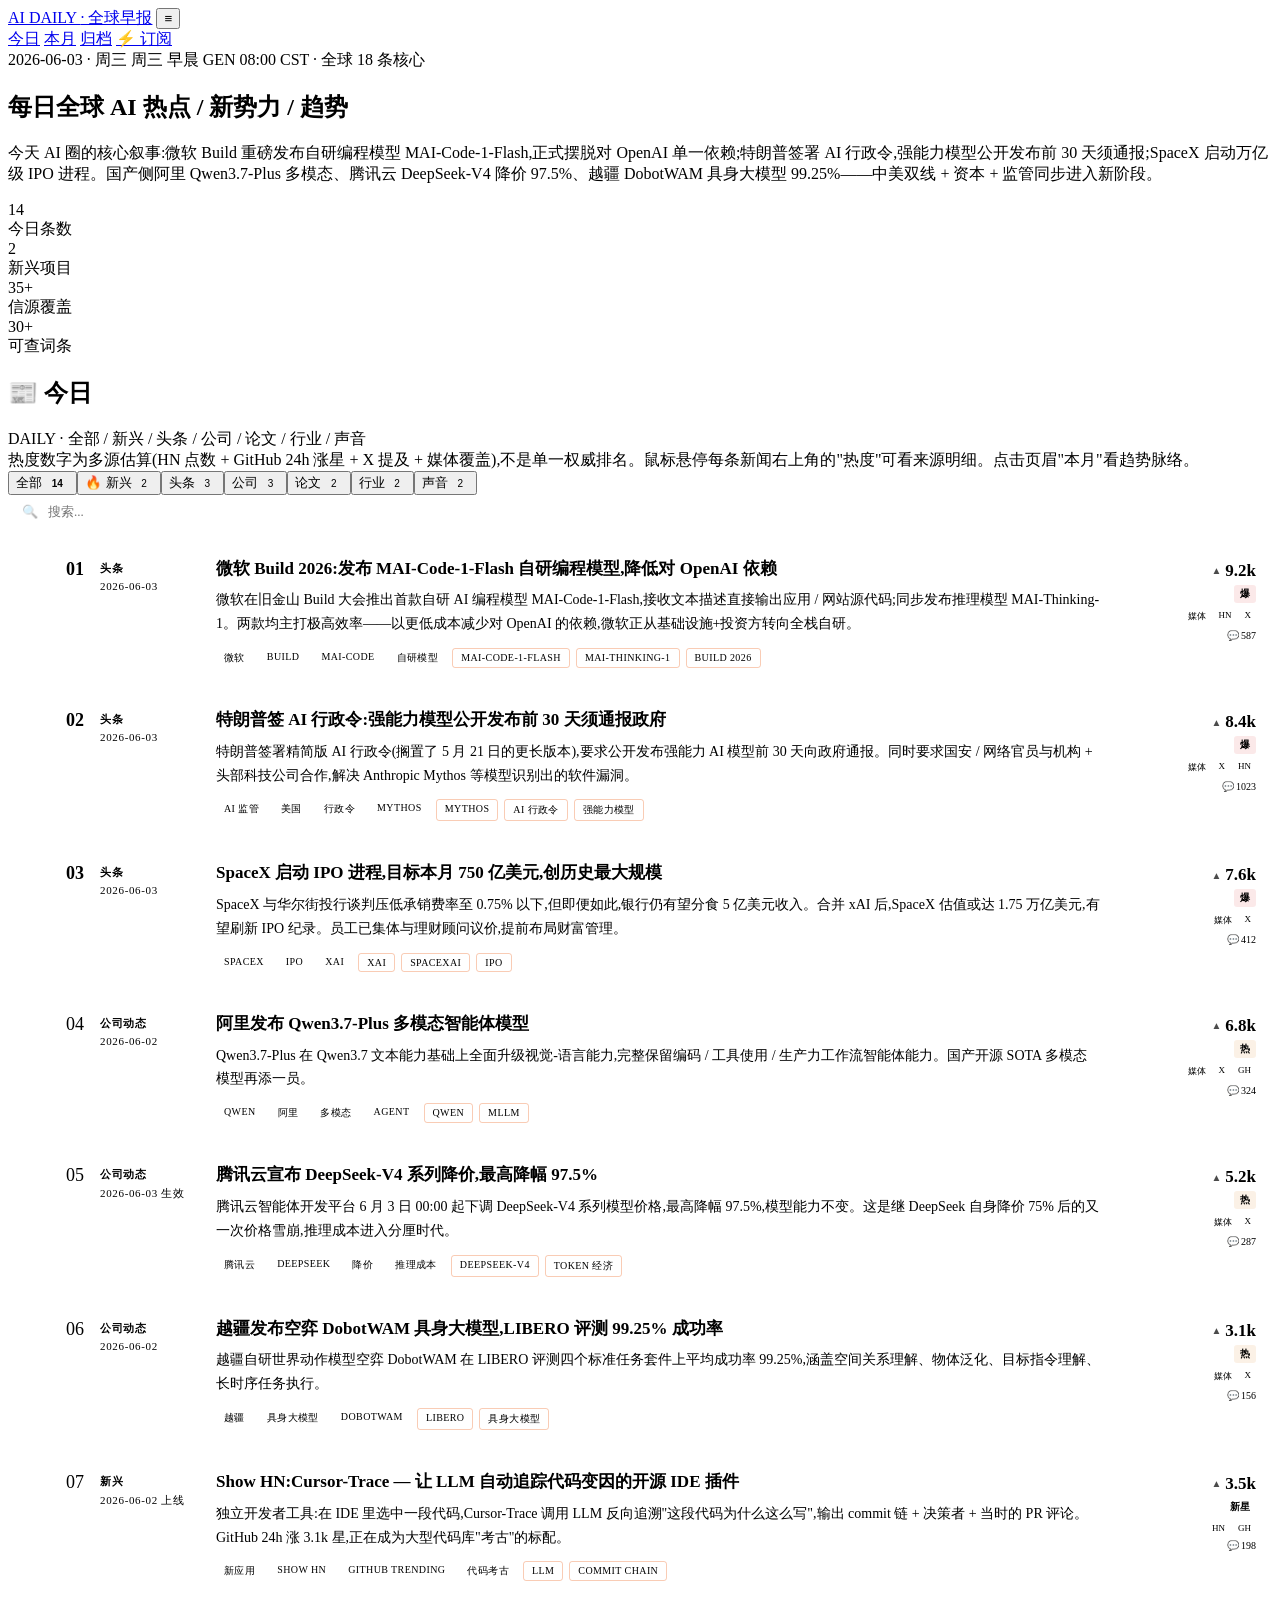
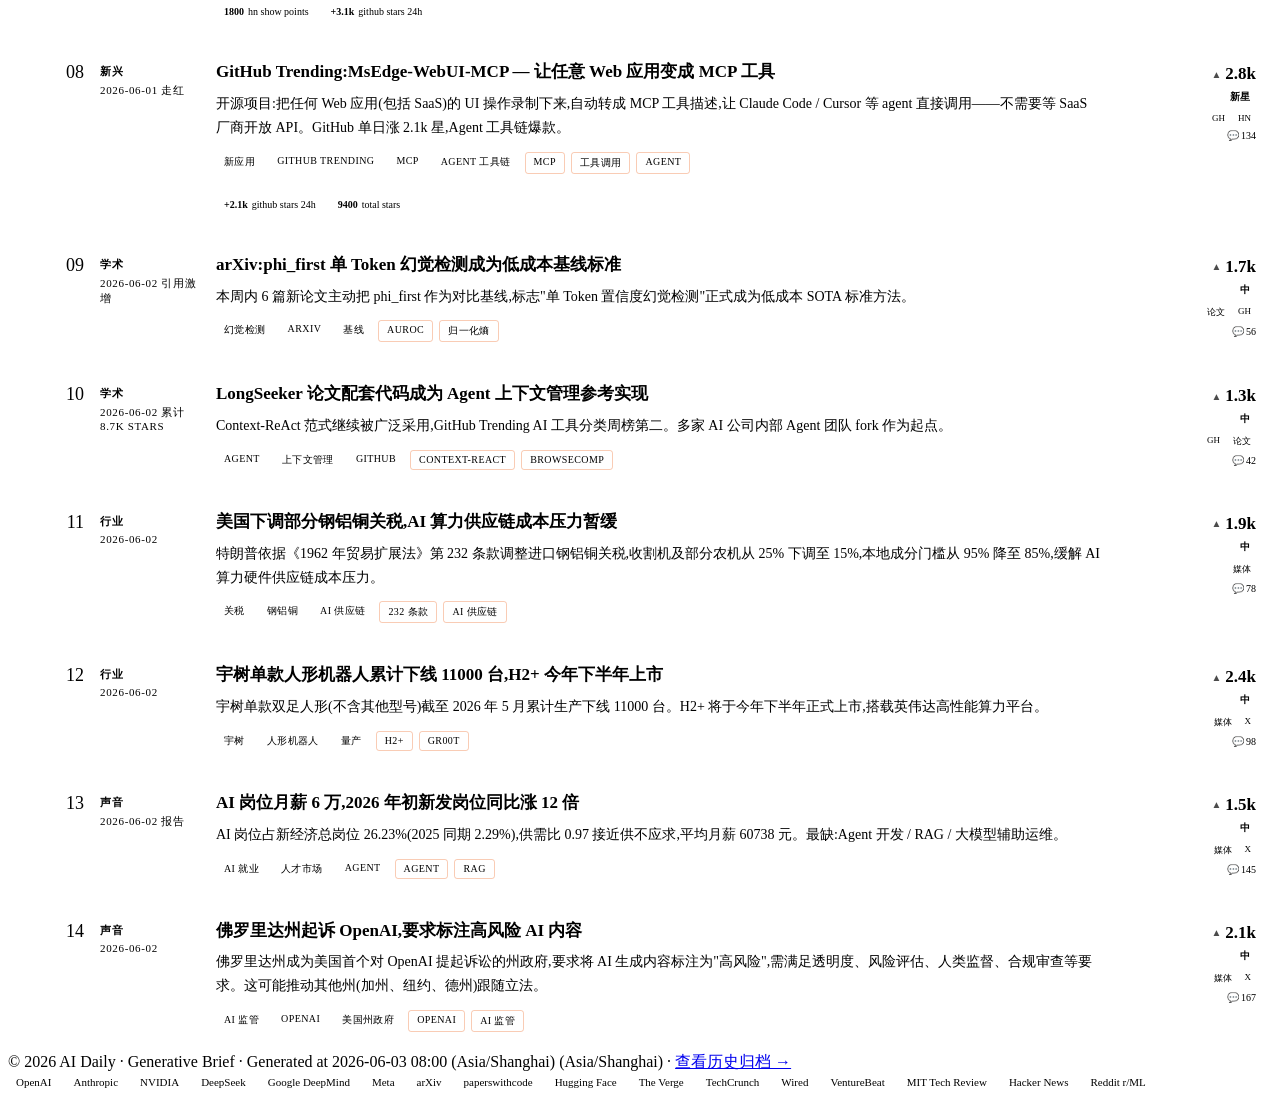
==== index.html @ dde02402 "ai-daily auto-update" ====
<!DOCTYPE html>
<html lang="zh-CN">
<head>
<meta charset="UTF-8">
<meta name="viewport" content="width=device-width, initial-scale=1.0">
<title>AI Daily · 全球 AI 早报</title>
<link rel="stylesheet" href="assets/style.css">
<link rel="alternate" type="application/rss+xml" title="AI Daily RSS Feed (XML)" href="feed.xml">
<link rel="alternate" type="application/atom+xml" title="AI Daily Atom Feed" href="feed.xml">
<link rel="alternate" type="application/json" title="AI Daily JSON Feed (LLM 友好)" href="feed.json">
<link rel="alternate" type="text/markdown" title="AI Daily Markdown Digest (LLM 友好)" href="digest.md">
<style>
  /* ---- index 专属:列表(HN 风格桌面 4 列,手机堆叠)---- */
  .news-list { display: flex; flex-direction: column; gap: 0; }
  .news-item {
    display: grid;
    grid-template-columns: 60px 100px 1fr 140px;
    gap: 16px;
    padding: 20px 16px;
    border-bottom: 1px solid var(--line);
    align-items: start;
    transition: 0.15s;
    position: relative;
  }
  .news-item:hover { background: var(--bg-2); }
  .news-item:hover .title-link { color: var(--blue); }
  .news-item::before {
    content: ""; position: absolute; left: 0; top: 0; bottom: 0;
    width: 2px; background: transparent; transition: 0.15s;
  }
  .news-item:hover::before { background: var(--blue); }
  .news-item.is-rising { background: linear-gradient(90deg, var(--orange-soft), transparent 30%); }
  .news-item.is-rising::before { background: var(--orange); }
  .news-item.is-rising:hover::before { background: var(--orange); }

  .rank { font-family: var(--mono); font-size: 18px; color: var(--text-mute); text-align: right; padding-top: 2px; }
  .news-item:nth-child(1) .rank, .news-item:nth-child(2) .rank, .news-item:nth-child(3) .rank { color: var(--blue); font-weight: 700; }
  .news-item.is-rising .rank { color: var(--orange); }

  .meta-cell { font-family: var(--mono); font-size: 11px; color: var(--text-mute); display: flex; flex-direction: column; gap: 4px; padding-top: 4px; text-transform: uppercase; letter-spacing: 0.06em; }
  .meta-cell .cat { color: var(--blue); font-weight: 600; }
  .meta-cell .cat.rising { color: var(--orange); }

  .body { display: flex; flex-direction: column; gap: 8px; min-width: 0; }
  .title-link { font-size: 17px; font-weight: 600; color: var(--text); text-decoration: none; line-height: 1.4; transition: 0.15s; }
  .title-link:hover { color: var(--blue); text-decoration: none; }
  .summary { font-size: 14px; color: var(--text-dim); line-height: 1.7; }
  .tags { display: flex; gap: 6px; flex-wrap: wrap; margin-top: 4px; }
  .tag { font-family: var(--mono); font-size: 10px; padding: 3px 8px; background: var(--bg-2); color: var(--text-mute); border-radius: 3px; letter-spacing: 0.04em; text-transform: uppercase; }
  .tag.term { color: var(--orange); border: 1px solid rgba(234, 88, 12, 0.3); cursor: help; }
  .tag.term:hover { background: var(--orange-soft); }
  .rising-inline { display: flex; gap: 6px; flex-wrap: wrap; margin-top: 6px; padding-top: 8px; border-top: 1px dashed var(--orange); }
  .rising-metric { font-family: var(--mono); font-size: 10px; padding: 3px 8px; background: var(--orange-soft); color: var(--orange); border-radius: 3px; border: 1px solid var(--orange); }
  .rising-metric strong { color: var(--text); margin-right: 4px; }

  .heat { text-align: right; display: flex; flex-direction: column; gap: 4px; padding-top: 4px; cursor: help; position: relative; }
  .heat .h { font-family: var(--mono); font-size: 17px; color: var(--hot); font-weight: 700; display: flex; align-items: center; justify-content: flex-end; gap: 4px; }
  .heat .h::before { content: "▲"; font-size: 10px; opacity: 0.7; }
  .heat .lvl { font-family: var(--mono); font-size: 10px; padding: 2px 6px; border-radius: 3px; display: inline-block; width: fit-content; margin-left: auto; font-weight: 600; }
  .heat .lvl.爆 { color: var(--red); background: rgba(220, 38, 38, 0.1); border: 1px solid var(--red); }
  .heat .lvl.热 { color: var(--hot); background: rgba(217, 119, 6, 0.1); border: 1px solid var(--hot); }
  .heat .lvl.中 { color: var(--blue); background: var(--blue-soft); border: 1px solid var(--blue); }
  .heat .lvl.新星 { color: var(--orange); background: var(--orange-soft); border: 1px solid var(--orange); }
  .heat .srcs { font-family: var(--mono); font-size: 9px; color: var(--text-mute); display: flex; gap: 3px; justify-content: flex-end; margin-top: 2px; }
  .heat .srcs .src-tag { padding: 1px 5px; border-radius: 2px; background: var(--bg-2); border: 1px solid var(--line); }
  .heat .c { color: var(--text-mute); font-size: 10px; font-family: var(--mono); margin-top: 2px; }

  /* ---- 词条 / 热度 popup(桌面)---- */
  .glossary-pop, .heat-pop { position: fixed; z-index: 1000; display: none; pointer-events: none; }
  .glossary-pop.show, .heat-pop.show { display: block; }
  .glossary-pop { max-width: 380px; background: white; border: 1px solid var(--blue); border-radius: 8px; padding: 18px; box-shadow: var(--shadow-lg); }
  .gp-cat { font-family: var(--mono); font-size: 11px; color: var(--blue); text-transform: uppercase; letter-spacing: 0.1em; margin-bottom: 6px; font-weight: 600; }
  .gp-name { font-size: 18px; font-weight: 700; color: var(--text); margin-bottom: 8px; }
  .gp-summary { font-size: 13px; color: var(--text); line-height: 1.6; margin-bottom: 8px; }
  .gp-detail { font-size: 12px; color: var(--text-dim); line-height: 1.6; }
  .gp-links { display: flex; gap: 6px; margin-top: 12px; padding-top: 12px; border-top: 1px solid var(--line); flex-wrap: wrap; }
  .gp-links a { font-family: var(--mono); font-size: 11px; color: var(--blue); text-decoration: none; padding: 4px 8px; border: 1px solid var(--blue-soft); border-radius: 4px; }
  .gp-links a:hover { background: var(--blue-soft); }
  .heat-pop { max-width: 320px; background: white; border: 1px solid var(--hot); border-radius: 8px; padding: 12px 14px; box-shadow: var(--shadow-lg); font-family: var(--mono); font-size: 11px; }
  .heat-pop .title { color: var(--hot); margin-bottom: 6px; font-weight: 700; }
  .heat-pop .breakdown { color: var(--text); line-height: 1.6; }
  .heat-pop .note { color: var(--text-mute); margin-top: 6px; padding-top: 6px; border-top: 1px solid var(--line); }

  .tab .count { font-size: 10px; color: var(--text-mute); padding: 2px 6px; background: var(--bg-2); border-radius: 100px; }
  .tab.active .count { color: var(--blue); background: var(--blue-soft); font-weight: 600; }
  .tab.rising .count { color: var(--orange); background: var(--orange-soft); }
  .tab.rising.active .count { color: var(--orange); }
  .tab-spacer { flex: 1; }
  .search { display: flex; align-items: center; gap: 8px; background: var(--bg-2); border: 1px solid var(--line-2); border-radius: 6px; padding: 8px 14px; min-width: 240px; margin-bottom: 8px; }
  .search input { background: none; border: none; outline: none; color: var(--text); font-family: var(--mono); font-size: 13px; width: 100%; }
  .search::before { content: "🔍"; font-size: 13px; opacity: 0.5; }

  .source-list { display: flex; gap: 6px; flex-wrap: wrap; }
  .src { padding: 3px 8px; background: var(--bg-2); border: 1px solid var(--line); border-radius: 3px; font-size: 11px; color: var(--text-dim); }

  /* ---- 手机端 4 列 grid 折叠成 3 列,后 2 列隐藏在 meta 单元 ---- */
  @media (max-width: 600px) {
    .news-item { grid-template-columns: 36px 1fr 70px; gap: 10px; padding: 16px 12px; }
    .news-item .meta-cell { display: none; }
    .title-link { font-size: 15px; }
    .summary { font-size: 13px; }
    .heat .h { font-size: 14px; }
    .heat .lvl { font-size: 9px; padding: 1px 4px; }
    .heat .srcs { display: none; }
    .heat .c { font-size: 9px; }
    .search { min-width: 160px; padding: 6px 10px; }
  }
</style>
</head>
<body>

<div class="wrap">

  <header>
    <a href="index.html" class="logo"><span class="logo-dot"></span>AI DAILY <span class="logo-sub">· 全球早报</span></a>
    <button class="nav-toggle" id="nav-toggle" aria-label="菜单">≡</button>
    <nav class="nav" id="nav">
      <a href="index.html" class="active">今日</a>
      <a href="monthly.html">本月</a>
      <a href="archive.html">归档</a>
      <a href="feed.html" class="rss-link">⚡ 订阅</a>
    </nav>
  </header>

  <section class="hero" id="daily">
    <div class="hero-meta">
      <span class="pill" id="date-pill">— 加载中 —</span>
      <span id="weekday-pill">·</span>
      <span>GEN 08:00 CST</span>
      <span>· 全球 18 条核心</span>
    </div>
    <h1>每日全球 AI <span class="hl">热点 / 新势力 / 趋势</span></h1>
    <p class="lead" id="summary-text">加载中...</p>
    <div class="hero-stats">
      <div class="stat"><div class="v" id="stat-total">18</div><div class="l">今日条数</div></div>
      <div class="stat"><div class="v" id="stat-rising">4</div><div class="l">新兴项目</div></div>
      <div class="stat"><div class="v" id="stat-source">35+</div><div class="l">信源覆盖</div></div>
      <div class="stat"><div class="v" id="stat-terms">30+</div><div class="l">可查词条</div></div>
    </div>
  </section>

  <div class="section-head">
    <h2>📰 今日</h2>
    <span class="sub">DAILY · 全部 / 新兴 / 头条 / 公司 / 论文 / 行业 / 声音</span>
    <span class="line"></span>
  </div>
  <div class="heat-note">
    热度数字为多源估算(HN 点数 + GitHub 24h 涨星 + X 提及 + 媒体覆盖),不是单一权威排名。鼠标悬停每条新闻右上角的"热度"可看来源明细。点击页眉"本月"看趋势脉络。
  </div>

  <div class="tabs" id="tabs"></div>
  <div class="news-list" id="news-list"></div>

  <footer id="archive">
    <div>© 2026 AI Daily · Generative Brief · Generated at <span id="gen-time">—</span> (Asia/Shanghai) · <a href="archive.html">查看历史归档 →</a></div>
    <div class="source-list" id="sources"></div>
  </footer>

</div>

<div class="glossary-pop" id="glossary-pop">
  <div class="gp-cat" id="gp-cat"></div>
  <div class="gp-name" id="gp-name"></div>
  <div class="gp-summary" id="gp-summary"></div>
  <div class="gp-detail" id="gp-detail"></div>
  <div class="gp-links" id="gp-links"></div>
</div>

<div class="heat-pop" id="heat-pop">
  <div class="title" id="hp-title"></div>
  <div class="breakdown" id="hp-breakdown"></div>
  <div class="note" id="hp-note"></div>
</div>

<script>
const DATA_URL = "data/news.json";
const TERMS_URL = "data/terms.json";

let ALL_ITEMS = [];
let ALL_TERMS = {};
let ACTIVE_CAT = "all";
let SEARCH_Q = "";

const CATEGORY_LABELS = {
  headline: "头条", company: "公司动态", paper: "学术", industry: "行业", social: "声音", rising: "新兴"
};

const SOURCE_LABELS = {
  hn: "HN", x: "X", github: "GH", reddit: "Reddit", ph: "PH", media: "媒体", paper: "论文"
};

const TAB_DEFS = [
  { key: "all",      label: "全部",     countKey: null },
  { key: "rising",   label: "🔥 新兴",  countKey: "rising",   rising: true },
  { key: "headline", label: "头条",     countKey: "headline" },
  { key: "company",  label: "公司",     countKey: "company"  },
  { key: "paper",    label: "论文",     countKey: "paper"    },
  { key: "industry", label: "行业",     countKey: "industry" },
  { key: "social",   label: "声音",     countKey: "social"   },
];

async function load() {
  const [newsRes, termsRes] = await Promise.all([fetch(DATA_URL), fetch(TERMS_URL)]);
  const news = await newsRes.json();
  ALL_TERMS = await termsRes.json();
  ALL_ITEMS = news.items;

  document.getElementById("date-pill").textContent = `${news.date} · ${news.weekday}`;
  document.getElementById("weekday-pill").textContent = `${news.weekday} 早晨`;
  document.getElementById("summary-text").textContent = news.summary;
  document.getElementById("stat-total").textContent = news.items.length;
  document.getElementById("stat-rising").textContent = (news.stats.by_category.rising || 0);
  document.getElementById("gen-time").textContent = news.generated_at || news.date;
  document.title = `AI Daily · ${news.date} · 全球 AI 早报`;

  renderTabs(news.stats.by_category);
  renderNews();
  renderSources();
  bindTermHover();
  bindHeatHover();
  bindNavToggle();
}

function escapeHTML(s) { return String(s).replace(/[&<>"']/g, c => ({ "&": "&amp;", "<": "&lt;", ">": "&gt;", '"': "&quot;", "'": "&#39;" })[c]); }

function bindNavToggle() {
  const btn = document.getElementById("nav-toggle");
  const nav = document.getElementById("nav");
  if (!btn) return;
  btn.addEventListener("click", () => nav.classList.toggle("open"));
  // 点击 nav 链接后自动收起(手机)
  nav.querySelectorAll("a").forEach(a => a.addEventListener("click", () => nav.classList.remove("open")));
}

function renderTabs(byCat) {
  const wrap = document.getElementById("tabs");
  wrap.innerHTML = TAB_DEFS.map(t => {
    const count = t.countKey === null ? ALL_ITEMS.length : (byCat[t.countKey] || 0);
    return `<button class="tab ${t.rising ? 'rising' : ''} ${t.key === ACTIVE_CAT ? 'active' : ''}" data-cat="${t.key}">${t.label} <span class="count">${count}</span></button>`;
  }).join("") + `<span class="tab-spacer"></span>
    <div class="search"><input type="text" placeholder="搜索..." id="search-input"></div>`;

  wrap.querySelectorAll(".tab").forEach(btn => {
    btn.addEventListener("click", () => {
      ACTIVE_CAT = btn.dataset.cat;
      wrap.querySelectorAll(".tab").forEach(b => b.classList.remove("active"));
      btn.classList.add("active");
      renderNews();
    });
  });
  const input = document.getElementById("search-input");
  let timer;
  input.addEventListener("input", e => {
    clearTimeout(timer);
    timer = setTimeout(() => {
      SEARCH_Q = e.target.value.trim();
      renderNews();
    }, 200);
  });
}

function renderNews() {
  const list = document.getElementById("news-list");
  const filtered = ALL_ITEMS.filter(it => {
    if (ACTIVE_CAT !== "all" && it.category !== ACTIVE_CAT) return false;
    if (SEARCH_Q) {
      const q = SEARCH_Q.toLowerCase();
      const blob = (it.title + " " + it.summary + " " + (it.tags || []).join(" ") + " " + (it.terms || []).join(" ")).toLowerCase();
      if (!blob.includes(q)) return false;
    }
    return true;
  });
  list.innerHTML = filtered.map(it => {
    const isRising = it.category === "rising";
    const tagsHTML = (it.tags || []).slice(0, 4).map(t => `<span class="tag">${escapeHTML(t)}</span>`).join("");
    const termsHTML = (it.terms || []).map(t => `<span class="tag term" data-term="${escapeHTML(t)}">${escapeHTML(t)}</span>`).join("");
    const heat = it.heat || {};
    const sourcesHTML = (heat.sources || []).map(s => `<span class="src-tag">${escapeHTML(SOURCE_LABELS[s] || s)}</span>`).join("");
    const risingInline = isRising && it.rising_metrics
      ? `<div class="rising-inline">${Object.entries(it.rising_metrics).map(([k, v]) =>
            `<span class="rising-metric"><strong>${escapeHTML(v)}</strong>${escapeHTML(k.replace(/_/g, " "))}</span>`
          ).join("")}</div>`
      : "";

    return `
      <article class="news-item ${isRising ? "is-rising" : ""}" data-id="${it.id}">
        <div class="rank">${(it.rank || 0).toString().padStart(2, "0")}</div>
        <div class="meta-cell">
          <span class="cat ${isRising ? "rising" : ""}">${CATEGORY_LABELS[it.category] || it.category}</span>
          <span>${it.time}</span>
        </div>
        <div class="body">
          <a class="title-link" href="#">${highlight(it.title)}</a>
          <div class="summary">${highlight(it.summary)}</div>
          <div class="tags">${tagsHTML}${termsHTML}</div>
          ${risingInline}
        </div>
        <div class="heat" data-id="${it.id}">
          <div class="h">${formatNumber(heat.score || 0)}</div>
          <span class="lvl ${escapeHTML(heat.level || "中")}">${escapeHTML(heat.level || "中")}</span>
          <div class="srcs">${sourcesHTML}</div>
          <div class="c">💬 ${it.comments || 0}</div>
        </div>
      </article>
    `;
  }).join("") || `<div style="padding:60px;text-align:left;color:var(--text-mute);font-family:var(--mono);">没有匹配的内容</div>`;
}

function formatNumber(n) {
  if (n >= 1000) return (n / 1000).toFixed(1) + "k";
  return n.toString();
}

function highlight(text) {
  if (!SEARCH_Q) return escapeHTML(text);
  const safe = escapeHTML(text);
  const re = new RegExp(SEARCH_Q.replace(/[.*+?^${}()|[\]\\]/g, "\\$&"), "ig");
  return safe.replace(re, m => `<mark style="background:rgba(37,99,235,0.18);color:var(--blue);padding:0 2px;border-radius:2px;">${m}</mark>`);
}

function renderSources() {
  const sources = [
    "OpenAI", "Anthropic", "NVIDIA", "DeepSeek", "Google DeepMind", "Meta",
    "arXiv", "paperswithcode", "Hugging Face",
    "The Verge", "TechCrunch", "Wired", "VentureBeat", "MIT Tech Review",
    "Hacker News", "Reddit r/ML", "Reddit r/LocalLLaMA", "GitHub Trending", "Product Hunt", "X/Twitter",
    "机器之心", "量子位", "新智元", "智东西", "PaperWeekly", "36氪", "澎湃",
    "Polymarket", "WSJ", "CNBC", "The Decoder"
  ];
  document.getElementById("sources").innerHTML = sources.slice(0, 16).map(s => `<span class="src">${s}</span>`).join("");
}

function bindTermHover() {
  const pop = document.getElementById("glossary-pop");
  document.addEventListener("mouseover", e => {
    const el = e.target.closest(".tag.term");
    if (!el) return;
    const key = el.dataset.term;
    const term = ALL_TERMS[key];
    if (!term) return;
    document.getElementById("gp-cat").textContent = term.category || "TERM";
    document.getElementById("gp-name").textContent = term.name || key;
    document.getElementById("gp-summary").textContent = term.summary || "";
    document.getElementById("gp-detail").textContent = term.detail || "";
    const links = document.getElementById("gp-links");
    links.innerHTML = (term.links || []).map(l => `<a href="${l.url}" target="_blank" rel="noopener">${escapeHTML(l.label)} ↗</a>`).join("") || '<span style="font-size:11px;color:var(--text-mute);font-family:var(--mono);">没有外部链接</span>';
    pop.classList.add("show");
    positionPop(e, pop, 400);
  });
  document.addEventListener("mousemove", e => {
    if (!pop.classList.contains("show")) return;
    positionPop(e, pop, 400);
  });
  document.addEventListener("mouseout", e => {
    const el = e.target.closest(".tag.term");
    if (el) pop.classList.remove("show");
  });
}

function bindHeatHover() {
  const pop = document.getElementById("heat-pop");
  document.addEventListener("mouseover", e => {
    const el = e.target.closest(".heat");
    if (!el) return;
    const id = el.dataset.id;
    const it = ALL_ITEMS.find(x => x.id === id);
    if (!it) return;
    const heat = it.heat || {};
    document.getElementById("hp-title").textContent = `▲ ${formatNumber(heat.score || 0)} · ${heat.level || "中"}`;
    document.getElementById("hp-breakdown").textContent = heat.breakdown || "无明细";
    document.getElementById("hp-note").textContent = `数据来源:${(heat.sources || []).map(s => SOURCE_LABELS[s] || s).join(" + ")} · 综合估算,非权威排名`;
    pop.classList.add("show");
    positionPop(e, pop, 360);
  });
  document.addEventListener("mousemove", e => {
    if (!pop.classList.contains("show")) return;
    positionPop(e, pop, 360);
  });
  document.addEventListener("mouseout", e => {
    const el = e.target.closest(".heat");
    if (el) pop.classList.remove("show");
  });
}

function positionPop(e, pop, maxW) {
  maxW = maxW || 400;
  const x = e.clientX + 16;
  const y = e.clientY + 16;
  const w = pop.offsetWidth || maxW;
  const h = pop.offsetHeight || 200;
  const maxX = window.innerWidth - w - 12;
  const maxY = window.innerHeight - h - 12;
  pop.style.left = Math.min(x, maxX) + "px";
  pop.style.top = Math.min(y, maxY) + "px";
}

load();
</script>
</body>
</html>
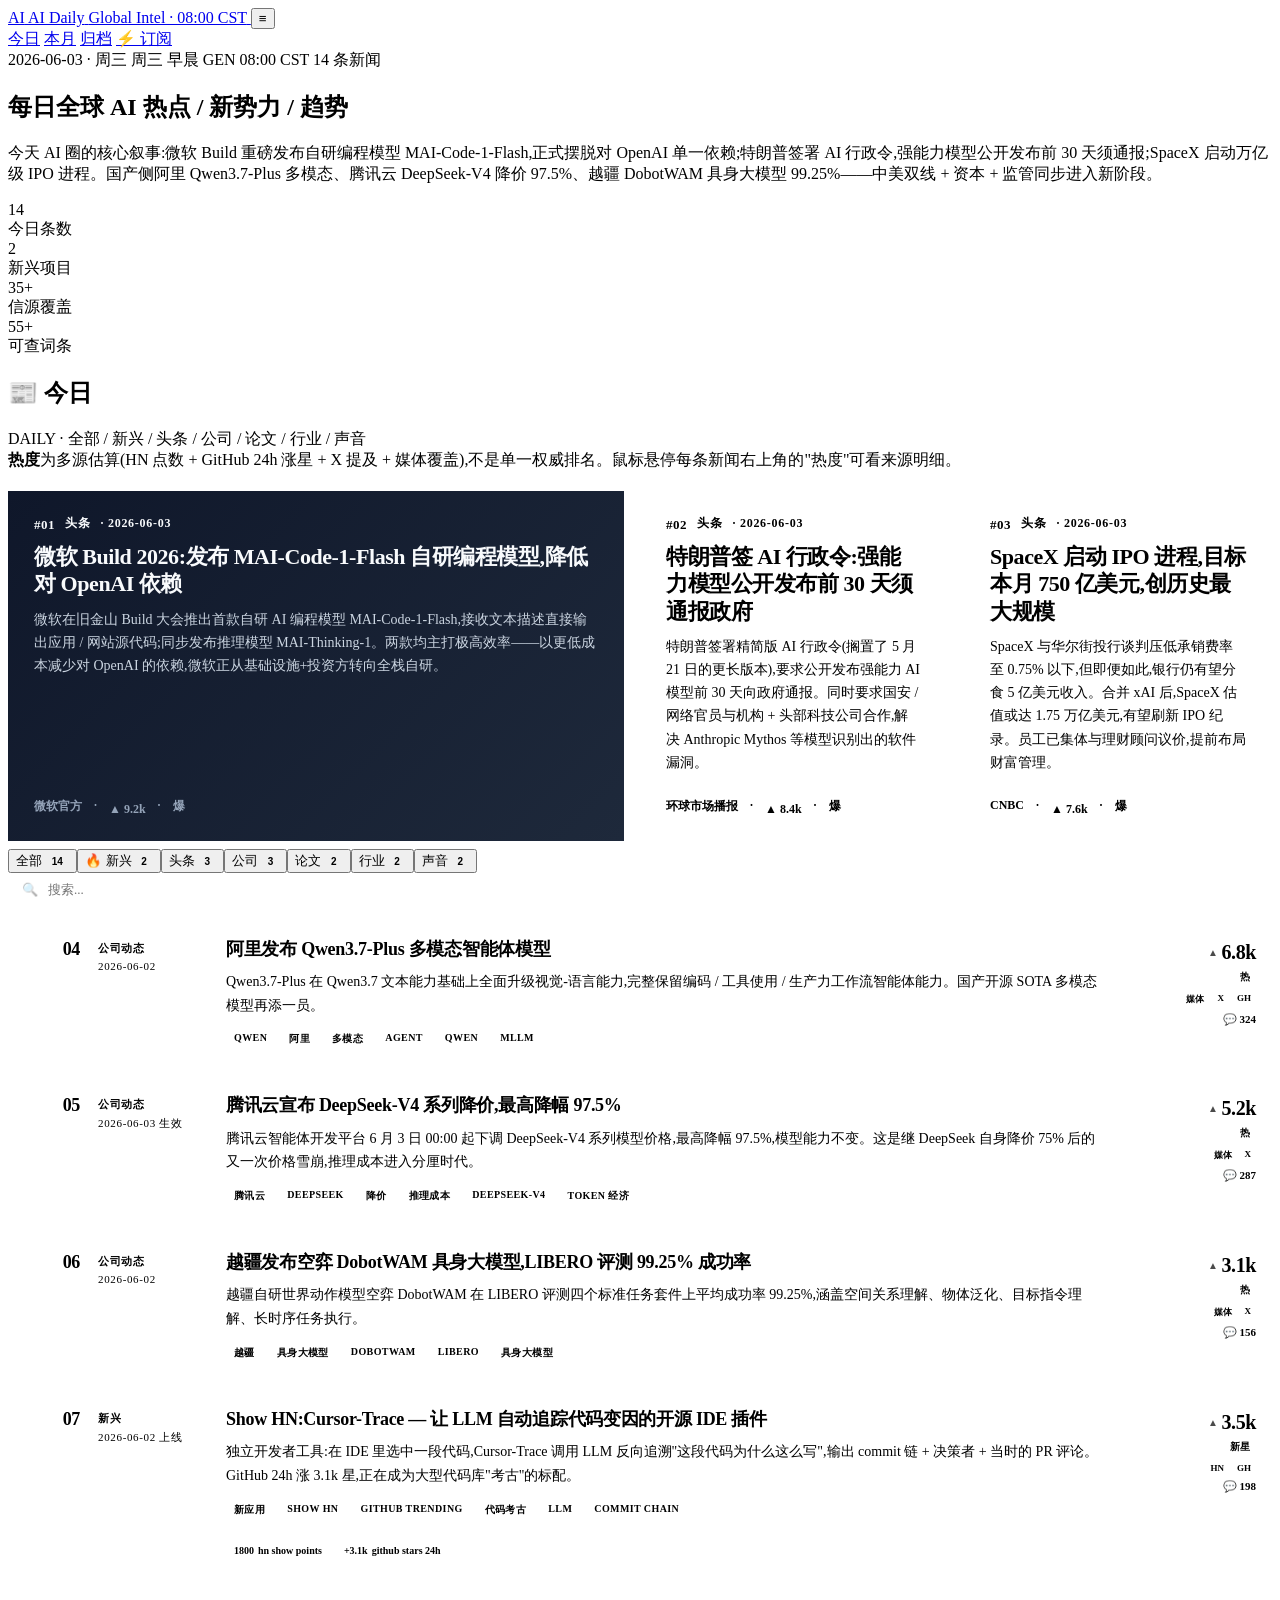
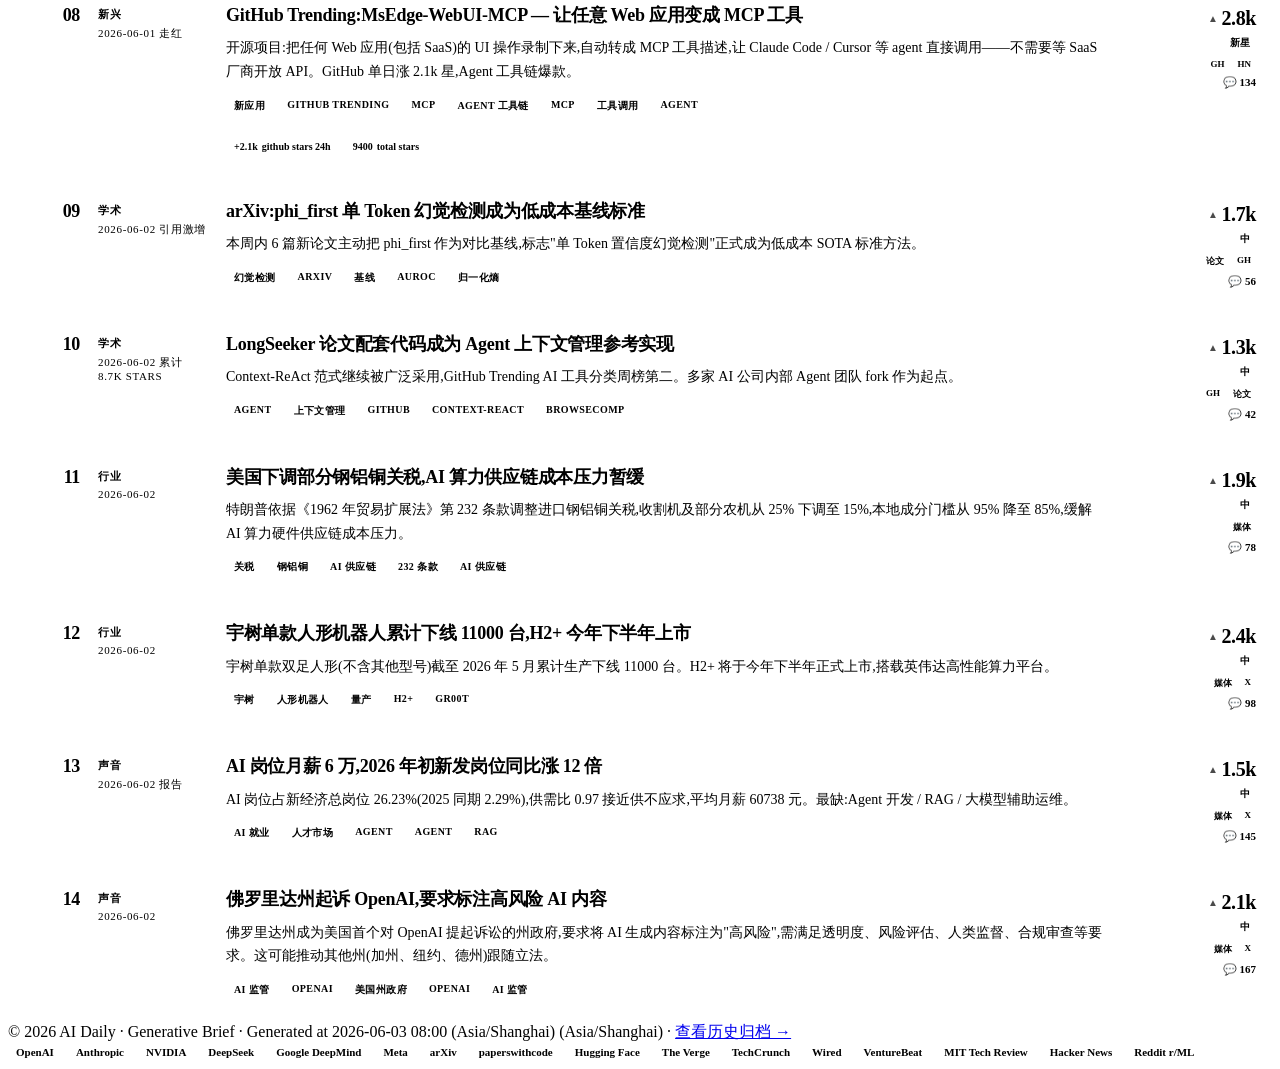
==== commit a9a8a9bf: "ai-daily auto-update" ====
--- a/index.html
+++ b/index.html
@@ -10,13 +10,67 @@
 <link rel="alternate" type="application/json" title="AI Daily JSON Feed (LLM 友好)" href="feed.json">
 <link rel="alternate" type="text/markdown" title="AI Daily Markdown Digest (LLM 友好)" href="digest.md">
 <style>
-  /* ---- index 专属:列表(HN 风格桌面 4 列,手机堆叠)---- */
-  .news-list { display: flex; flex-direction: column; gap: 0; }
+  /* ---- index 专属:头部 3 大头条 + 列表 ---- */
+  .headline-grid { display: grid; grid-template-columns: 2fr 1fr 1fr; gap: 16px; margin: 20px 0 8px; }
+  .headline-card {
+    background: var(--bg-2);
+    border: 1px solid var(--line);
+    border-radius: var(--radius-lg);
+    padding: 24px 26px;
+    position: relative;
+    transition: 0.2s;
+    display: flex;
+    flex-direction: column;
+    gap: 10px;
+    text-decoration: none;
+    color: var(--text);
+    overflow: hidden;
+  }
+  .headline-card::before {
+    content: "";
+    position: absolute;
+    left: 0; top: 0; bottom: 0;
+    width: 3px;
+    background: var(--blue);
+  }
+  .headline-card:hover { transform: translateY(-3px); box-shadow: var(--shadow-md); text-decoration: none; color: var(--text); border-color: var(--blue-soft-3); }
+  .headline-card.feature {
+    background: linear-gradient(135deg, #0f172a 0%, #1e293b 100%);
+    color: #f8fafc;
+    border-color: #0f172a;
+  }
+  .headline-card.feature::before { background: var(--orange); }
+  .headline-card.feature h3 { color: #f8fafc; }
+  .headline-card.feature .summary { color: #cbd5e1; }
+  .headline-card.feature .meta { color: #94a3b8; border-top-color: rgba(255,255,255,0.12); }
+  .headline-card.feature .rank { color: var(--orange); }
+  .headline-card.feature:hover { box-shadow: 0 24px 48px -12px rgba(15, 23, 42, 0.5); }
+  .headline-card .rank { font-family: var(--mono); font-size: 13px; color: var(--blue); font-weight: 700; letter-spacing: 0.04em; }
+  .headline-card .meta-top { display: flex; gap: 10px; align-items: center; font-size: 12px; color: var(--text-mute); font-family: var(--mono); font-weight: 600; letter-spacing: 0.06em; text-transform: uppercase; }
+  .headline-card h3 { font-size: 22px; font-weight: 800; line-height: 1.25; letter-spacing: -0.02em; margin: 0; }
+  .headline-card .summary { font-size: 14px; line-height: 1.65; color: var(--text-dim); margin: 0; }
+  .headline-card .meta { display: flex; gap: 12px; font-size: 12px; color: var(--text-mute); font-family: var(--mono); margin-top: auto; padding-top: 14px; border-top: 1px dashed var(--line-2); font-weight: 600; }
+  .headline-card .heat { color: var(--orange); font-weight: 800; }
+
+  @media (max-width: 900px) {
+    .headline-grid { grid-template-columns: 1fr 1fr; }
+    .headline-card.feature { grid-column: span 2; }
+    .headline-card h3 { font-size: 18px; }
+    .headline-card.feature h3 { font-size: 22px; }
+  }
+  @media (max-width: 600px) {
+    .headline-grid { grid-template-columns: 1fr; }
+    .headline-card.feature { grid-column: span 1; }
+    .headline-card { padding: 18px 20px; }
+  }
+
+  /* ---- 列表 4 列 → 3 列(手机)---- */
+  .news-list { display: flex; flex-direction: column; gap: 0; margin-top: 8px; }
   .news-item {
     display: grid;
-    grid-template-columns: 60px 100px 1fr 140px;
-    gap: 16px;
-    padding: 20px 16px;
+    grid-template-columns: 56px 110px 1fr 130px;
+    gap: 18px;
+    padding: 22px 16px;
     border-bottom: 1px solid var(--line);
     align-items: start;
     transition: 0.15s;
@@ -24,78 +78,73 @@
   }
   .news-item:hover { background: var(--bg-2); }
   .news-item:hover .title-link { color: var(--blue); }
-  .news-item::before {
-    content: ""; position: absolute; left: 0; top: 0; bottom: 0;
-    width: 2px; background: transparent; transition: 0.15s;
-  }
+  .news-item::before { content: ""; position: absolute; left: 0; top: 0; bottom: 0; width: 3px; background: transparent; transition: 0.15s; }
   .news-item:hover::before { background: var(--blue); }
-  .news-item.is-rising { background: linear-gradient(90deg, var(--orange-soft), transparent 30%); }
+  .news-item.is-rising { background: linear-gradient(90deg, var(--orange-soft) 0%, transparent 60%); }
   .news-item.is-rising::before { background: var(--orange); }
   .news-item.is-rising:hover::before { background: var(--orange); }
 
-  .rank { font-family: var(--mono); font-size: 18px; color: var(--text-mute); text-align: right; padding-top: 2px; }
-  .news-item:nth-child(1) .rank, .news-item:nth-child(2) .rank, .news-item:nth-child(3) .rank { color: var(--blue); font-weight: 700; }
+  .rank { font-family: var(--mono); font-size: 18px; color: var(--text-mute); text-align: right; padding-top: 2px; font-weight: 700; letter-spacing: -0.02em; }
+  .news-item:nth-child(1) .rank, .news-item:nth-child(2) .rank, .news-item:nth-child(3) .rank { color: var(--blue); }
   .news-item.is-rising .rank { color: var(--orange); }
 
   .meta-cell { font-family: var(--mono); font-size: 11px; color: var(--text-mute); display: flex; flex-direction: column; gap: 4px; padding-top: 4px; text-transform: uppercase; letter-spacing: 0.06em; }
-  .meta-cell .cat { color: var(--blue); font-weight: 600; }
+  .meta-cell .cat { color: var(--blue); font-weight: 700; }
   .meta-cell .cat.rising { color: var(--orange); }
 
   .body { display: flex; flex-direction: column; gap: 8px; min-width: 0; }
-  .title-link { font-size: 17px; font-weight: 600; color: var(--text); text-decoration: none; line-height: 1.4; transition: 0.15s; }
+  .title-link { font-size: 18px; font-weight: 700; color: var(--text); text-decoration: none; line-height: 1.4; letter-spacing: -0.015em; transition: 0.15s; }
   .title-link:hover { color: var(--blue); text-decoration: none; }
   .summary { font-size: 14px; color: var(--text-dim); line-height: 1.7; }
   .tags { display: flex; gap: 6px; flex-wrap: wrap; margin-top: 4px; }
-  .tag { font-family: var(--mono); font-size: 10px; padding: 3px 8px; background: var(--bg-2); color: var(--text-mute); border-radius: 3px; letter-spacing: 0.04em; text-transform: uppercase; }
-  .tag.term { color: var(--orange); border: 1px solid rgba(234, 88, 12, 0.3); cursor: help; }
-  .tag.term:hover { background: var(--orange-soft); }
-  .rising-inline { display: flex; gap: 6px; flex-wrap: wrap; margin-top: 6px; padding-top: 8px; border-top: 1px dashed var(--orange); }
-  .rising-metric { font-family: var(--mono); font-size: 10px; padding: 3px 8px; background: var(--orange-soft); color: var(--orange); border-radius: 3px; border: 1px solid var(--orange); }
+  .tag { font-family: var(--mono); font-size: 10px; padding: 3px 8px; background: var(--bg-2); color: var(--text-dim); border: 1px solid var(--line); border-radius: 4px; letter-spacing: 0.04em; text-transform: uppercase; font-weight: 600; }
+  .tag.term { color: var(--orange); border-color: var(--orange-soft); background: var(--orange-soft); cursor: help; }
+  .tag.term:hover { background: var(--orange); color: white; }
+  .rising-inline { display: flex; gap: 6px; flex-wrap: wrap; margin-top: 6px; padding-top: 8px; border-top: 1px dashed var(--orange-soft); }
+  .rising-metric { font-family: var(--mono); font-size: 10px; padding: 3px 8px; background: var(--orange-soft); color: var(--orange); border-radius: 4px; border: 1px solid var(--orange); font-weight: 700; }
   .rising-metric strong { color: var(--text); margin-right: 4px; }
 
   .heat { text-align: right; display: flex; flex-direction: column; gap: 4px; padding-top: 4px; cursor: help; position: relative; }
-  .heat .h { font-family: var(--mono); font-size: 17px; color: var(--hot); font-weight: 700; display: flex; align-items: center; justify-content: flex-end; gap: 4px; }
+  .heat .h { font-family: var(--mono); font-size: 20px; color: var(--hot); font-weight: 800; display: flex; align-items: center; justify-content: flex-end; gap: 4px; letter-spacing: -0.02em; }
   .heat .h::before { content: "▲"; font-size: 10px; opacity: 0.7; }
-  .heat .lvl { font-family: var(--mono); font-size: 10px; padding: 2px 6px; border-radius: 3px; display: inline-block; width: fit-content; margin-left: auto; font-weight: 600; }
-  .heat .lvl.爆 { color: var(--red); background: rgba(220, 38, 38, 0.1); border: 1px solid var(--red); }
-  .heat .lvl.热 { color: var(--hot); background: rgba(217, 119, 6, 0.1); border: 1px solid var(--hot); }
+  .heat .lvl { font-family: var(--mono); font-size: 10px; padding: 2px 6px; border-radius: 3px; display: inline-block; width: fit-content; margin-left: auto; font-weight: 700; }
+  .heat .lvl.爆 { color: var(--red); background: rgba(220, 38, 38, 0.10); border: 1px solid var(--red); }
+  .heat .lvl.热 { color: var(--hot); background: var(--hot-soft); border: 1px solid var(--hot); }
   .heat .lvl.中 { color: var(--blue); background: var(--blue-soft); border: 1px solid var(--blue); }
   .heat .lvl.新星 { color: var(--orange); background: var(--orange-soft); border: 1px solid var(--orange); }
-  .heat .srcs { font-family: var(--mono); font-size: 9px; color: var(--text-mute); display: flex; gap: 3px; justify-content: flex-end; margin-top: 2px; }
+  .heat .srcs { font-family: var(--mono); font-size: 9px; color: var(--text-mute); display: flex; gap: 3px; justify-content: flex-end; margin-top: 2px; font-weight: 600; }
   .heat .srcs .src-tag { padding: 1px 5px; border-radius: 2px; background: var(--bg-2); border: 1px solid var(--line); }
-  .heat .c { color: var(--text-mute); font-size: 10px; font-family: var(--mono); margin-top: 2px; }
-
-  /* ---- 词条 / 热度 popup(桌面)---- */
+  .heat .c { color: var(--text-mute); font-size: 11px; font-family: var(--mono); margin-top: 2px; font-weight: 600; }
+
   .glossary-pop, .heat-pop { position: fixed; z-index: 1000; display: none; pointer-events: none; }
   .glossary-pop.show, .heat-pop.show { display: block; }
-  .glossary-pop { max-width: 380px; background: white; border: 1px solid var(--blue); border-radius: 8px; padding: 18px; box-shadow: var(--shadow-lg); }
-  .gp-cat { font-family: var(--mono); font-size: 11px; color: var(--blue); text-transform: uppercase; letter-spacing: 0.1em; margin-bottom: 6px; font-weight: 600; }
-  .gp-name { font-size: 18px; font-weight: 700; color: var(--text); margin-bottom: 8px; }
+  .glossary-pop { max-width: 380px; background: var(--bg-2); border: 1px solid var(--blue); border-radius: 8px; padding: 18px; box-shadow: var(--shadow-lg); }
+  .gp-cat { font-family: var(--mono); font-size: 11px; color: var(--blue); text-transform: uppercase; letter-spacing: 0.1em; margin-bottom: 6px; font-weight: 700; }
+  .gp-name { font-size: 18px; font-weight: 800; color: var(--text); margin-bottom: 8px; letter-spacing: -0.02em; }
   .gp-summary { font-size: 13px; color: var(--text); line-height: 1.6; margin-bottom: 8px; }
   .gp-detail { font-size: 12px; color: var(--text-dim); line-height: 1.6; }
   .gp-links { display: flex; gap: 6px; margin-top: 12px; padding-top: 12px; border-top: 1px solid var(--line); flex-wrap: wrap; }
-  .gp-links a { font-family: var(--mono); font-size: 11px; color: var(--blue); text-decoration: none; padding: 4px 8px; border: 1px solid var(--blue-soft); border-radius: 4px; }
+  .gp-links a { font-family: var(--mono); font-size: 11px; color: var(--blue); text-decoration: none; padding: 4px 8px; border: 1px solid var(--blue-soft-3); border-radius: 4px; font-weight: 600; }
   .gp-links a:hover { background: var(--blue-soft); }
-  .heat-pop { max-width: 320px; background: white; border: 1px solid var(--hot); border-radius: 8px; padding: 12px 14px; box-shadow: var(--shadow-lg); font-family: var(--mono); font-size: 11px; }
+  .heat-pop { max-width: 320px; background: var(--bg-2); border: 1px solid var(--hot); border-radius: 8px; padding: 12px 14px; box-shadow: var(--shadow-lg); font-family: var(--mono); font-size: 11px; }
   .heat-pop .title { color: var(--hot); margin-bottom: 6px; font-weight: 700; }
   .heat-pop .breakdown { color: var(--text); line-height: 1.6; }
   .heat-pop .note { color: var(--text-mute); margin-top: 6px; padding-top: 6px; border-top: 1px solid var(--line); }
 
-  .tab .count { font-size: 10px; color: var(--text-mute); padding: 2px 6px; background: var(--bg-2); border-radius: 100px; }
-  .tab.active .count { color: var(--blue); background: var(--blue-soft); font-weight: 600; }
+  .tab .count { font-size: 10px; color: var(--text-mute); padding: 2px 6px; background: var(--bg-2); border-radius: 100px; font-weight: 600; }
+  .tab.active .count { color: var(--blue); background: var(--blue-soft); }
   .tab.rising .count { color: var(--orange); background: var(--orange-soft); }
   .tab.rising.active .count { color: var(--orange); }
   .tab-spacer { flex: 1; }
   .search { display: flex; align-items: center; gap: 8px; background: var(--bg-2); border: 1px solid var(--line-2); border-radius: 6px; padding: 8px 14px; min-width: 240px; margin-bottom: 8px; }
-  .search input { background: none; border: none; outline: none; color: var(--text); font-family: var(--mono); font-size: 13px; width: 100%; }
+  .search input { background: none; border: none; outline: none; color: var(--text); font-family: var(--sans); font-size: 13px; width: 100%; }
   .search::before { content: "🔍"; font-size: 13px; opacity: 0.5; }
 
   .source-list { display: flex; gap: 6px; flex-wrap: wrap; }
-  .src { padding: 3px 8px; background: var(--bg-2); border: 1px solid var(--line); border-radius: 3px; font-size: 11px; color: var(--text-dim); }
-
-  /* ---- 手机端 4 列 grid 折叠成 3 列,后 2 列隐藏在 meta 单元 ---- */
+  .src { padding: 3px 8px; background: var(--bg-2); border: 1px solid var(--line); border-radius: 3px; font-size: 11px; color: var(--text-dim); font-family: var(--mono); font-weight: 600; }
+
   @media (max-width: 600px) {
-    .news-item { grid-template-columns: 36px 1fr 70px; gap: 10px; padding: 16px 12px; }
+    .news-item { grid-template-columns: 32px 1fr 60px; gap: 10px; padding: 18px 8px; }
     .news-item .meta-cell { display: none; }
     .title-link { font-size: 15px; }
     .summary { font-size: 13px; }
@@ -109,10 +158,18 @@
 </head>
 <body>
 
+<div class="top-stripe"></div>
+
 <div class="wrap">
 
   <header>
-    <a href="index.html" class="logo"><span class="logo-dot"></span>AI DAILY <span class="logo-sub">· 全球早报</span></a>
+    <a href="index.html" class="logo">
+      <span class="logo-mark">AI</span>
+      <span class="logo-text">
+        <span class="t1">AI Daily</span>
+        <span class="t2">Global Intel · 08:00 CST</span>
+      </span>
+    </a>
     <button class="nav-toggle" id="nav-toggle" aria-label="菜单">≡</button>
     <nav class="nav" id="nav">
       <a href="index.html" class="active">今日</a>
@@ -124,18 +181,18 @@
 
   <section class="hero" id="daily">
     <div class="hero-meta">
-      <span class="pill" id="date-pill">— 加载中 —</span>
-      <span id="weekday-pill">·</span>
-      <span>GEN 08:00 CST</span>
-      <span>· 全球 18 条核心</span>
+      <span class="pill live" id="date-pill">加载中</span>
+      <span class="pill" id="weekday-pill">—</span>
+      <span class="pill">GEN 08:00 CST</span>
+      <span class="pill" id="item-count-pill">— 条</span>
     </div>
     <h1>每日全球 AI <span class="hl">热点 / 新势力 / 趋势</span></h1>
     <p class="lead" id="summary-text">加载中...</p>
     <div class="hero-stats">
-      <div class="stat"><div class="v" id="stat-total">18</div><div class="l">今日条数</div></div>
-      <div class="stat"><div class="v" id="stat-rising">4</div><div class="l">新兴项目</div></div>
-      <div class="stat"><div class="v" id="stat-source">35+</div><div class="l">信源覆盖</div></div>
-      <div class="stat"><div class="v" id="stat-terms">30+</div><div class="l">可查词条</div></div>
+      <div class="stat"><div class="v" id="stat-total">—</div><div class="l">今日条数</div></div>
+      <div class="stat"><div class="v" id="stat-rising">—</div><div class="l">新兴项目</div></div>
+      <div class="stat"><div class="v"><span id="stat-source">—</span><span class="unit">+</span></div><div class="l">信源覆盖</div></div>
+      <div class="stat"><div class="v"><span id="stat-terms">—</span><span class="unit">+</span></div><div class="l">可查词条</div></div>
     </div>
   </section>
 
@@ -145,8 +202,10 @@
     <span class="line"></span>
   </div>
   <div class="heat-note">
-    热度数字为多源估算(HN 点数 + GitHub 24h 涨星 + X 提及 + 媒体覆盖),不是单一权威排名。鼠标悬停每条新闻右上角的"热度"可看来源明细。点击页眉"本月"看趋势脉络。
+    <strong>热度</strong>为多源估算(HN 点数 + GitHub 24h 涨星 + X 提及 + 媒体覆盖),不是单一权威排名。鼠标悬停每条新闻右上角的"热度"可看来源明细。
   </div>
+
+  <div id="headline-grid" class="headline-grid"></div>
 
   <div class="tabs" id="tabs"></div>
   <div class="news-list" id="news-list"></div>
@@ -207,12 +266,16 @@
 
   document.getElementById("date-pill").textContent = `${news.date} · ${news.weekday}`;
   document.getElementById("weekday-pill").textContent = `${news.weekday} 早晨`;
+  document.getElementById("item-count-pill").textContent = `${news.items.length} 条新闻`;
   document.getElementById("summary-text").textContent = news.summary;
   document.getElementById("stat-total").textContent = news.items.length;
   document.getElementById("stat-rising").textContent = (news.stats.by_category.rising || 0);
+  document.getElementById("stat-source").textContent = 35;
+  document.getElementById("stat-terms").textContent = Object.keys(ALL_TERMS).length || 30;
   document.getElementById("gen-time").textContent = news.generated_at || news.date;
   document.title = `AI Daily · ${news.date} · 全球 AI 早报`;
 
+  renderHeadlines(news.items);
   renderTabs(news.stats.by_category);
   renderNews();
   renderSources();
@@ -228,8 +291,40 @@
   const nav = document.getElementById("nav");
   if (!btn) return;
   btn.addEventListener("click", () => nav.classList.toggle("open"));
-  // 点击 nav 链接后自动收起(手机)
   nav.querySelectorAll("a").forEach(a => a.addEventListener("click", () => nav.classList.remove("open")));
+}
+
+function renderHeadlines(items) {
+  const grid = document.getElementById("headline-grid");
+  // 取前 3 条 headline(优先),如果没有就取前 3 条
+  const top3 = items.filter(i => i.category === "headline").slice(0, 3);
+  const useItems = top3.length === 3 ? top3 : items.slice(0, 3);
+  if (useItems.length < 3) {
+    grid.style.display = "none";
+    return;
+  }
+  grid.innerHTML = useItems.map((it, i) => {
+    const heat = it.heat || {};
+    const isFeature = i === 0;
+    return `
+      <a class="headline-card ${isFeature ? 'feature' : ''}" href="archive-view.html?date=${escapeHTML(it.time)}" data-id="${it.id}">
+        <div class="meta-top">
+          <span class="rank">#${(it.rank || (i+1)).toString().padStart(2, "0")}</span>
+          <span>${CATEGORY_LABELS[it.category] || it.category}</span>
+          <span>· ${it.time}</span>
+        </div>
+        <h3>${highlight(it.title)}</h3>
+        <p class="summary">${highlight(it.summary)}</p>
+        <div class="meta">
+          <span>${escapeHTML((it.source || "").split(" / ")[0] || "")}</span>
+          <span>·</span>
+          <span class="heat">▲ ${formatNumber(heat.score || 0)}</span>
+          <span>·</span>
+          <span>${escapeHTML(heat.level || "中")}</span>
+        </div>
+      </a>
+    `;
+  }).join("");
 }
 
 function renderTabs(byCat) {
@@ -270,7 +365,10 @@
     }
     return true;
   });
-  list.innerHTML = filtered.map(it => {
+  // 列表里跳过前 3 个 headline(已经在顶部头条卡展示)
+  const isAll = ACTIVE_CAT === "all";
+  const listItems = isAll ? filtered.slice(3) : filtered;
+  list.innerHTML = listItems.map(it => {
     const isRising = it.category === "rising";
     const tagsHTML = (it.tags || []).slice(0, 4).map(t => `<span class="tag">${escapeHTML(t)}</span>`).join("");
     const termsHTML = (it.terms || []).map(t => `<span class="tag term" data-term="${escapeHTML(t)}">${escapeHTML(t)}</span>`).join("");
@@ -290,7 +388,7 @@
           <span>${it.time}</span>
         </div>
         <div class="body">
-          <a class="title-link" href="#">${highlight(it.title)}</a>
+          <a class="title-link" href="archive-view.html?date=${escapeHTML(it.time)}">${highlight(it.title)}</a>
           <div class="summary">${highlight(it.summary)}</div>
           <div class="tags">${tagsHTML}${termsHTML}</div>
           ${risingInline}
@@ -303,7 +401,7 @@
         </div>
       </article>
     `;
-  }).join("") || `<div style="padding:60px;text-align:left;color:var(--text-mute);font-family:var(--mono);">没有匹配的内容</div>`;
+  }).join("") || `<div style="padding:60px 0;color:var(--text-mute);font-family:var(--mono);">没有匹配的内容</div>`;
 }
 
 function formatNumber(n) {
@@ -315,7 +413,7 @@
   if (!SEARCH_Q) return escapeHTML(text);
   const safe = escapeHTML(text);
   const re = new RegExp(SEARCH_Q.replace(/[.*+?^${}()|[\]\\]/g, "\\$&"), "ig");
-  return safe.replace(re, m => `<mark style="background:rgba(37,99,235,0.18);color:var(--blue);padding:0 2px;border-radius:2px;">${m}</mark>`);
+  return safe.replace(re, m => `<mark style="background:var(--blue-soft-3);color:var(--blue-2);padding:0 2px;border-radius:2px;">${m}</mark>`);
 }
 
 function renderSources() {
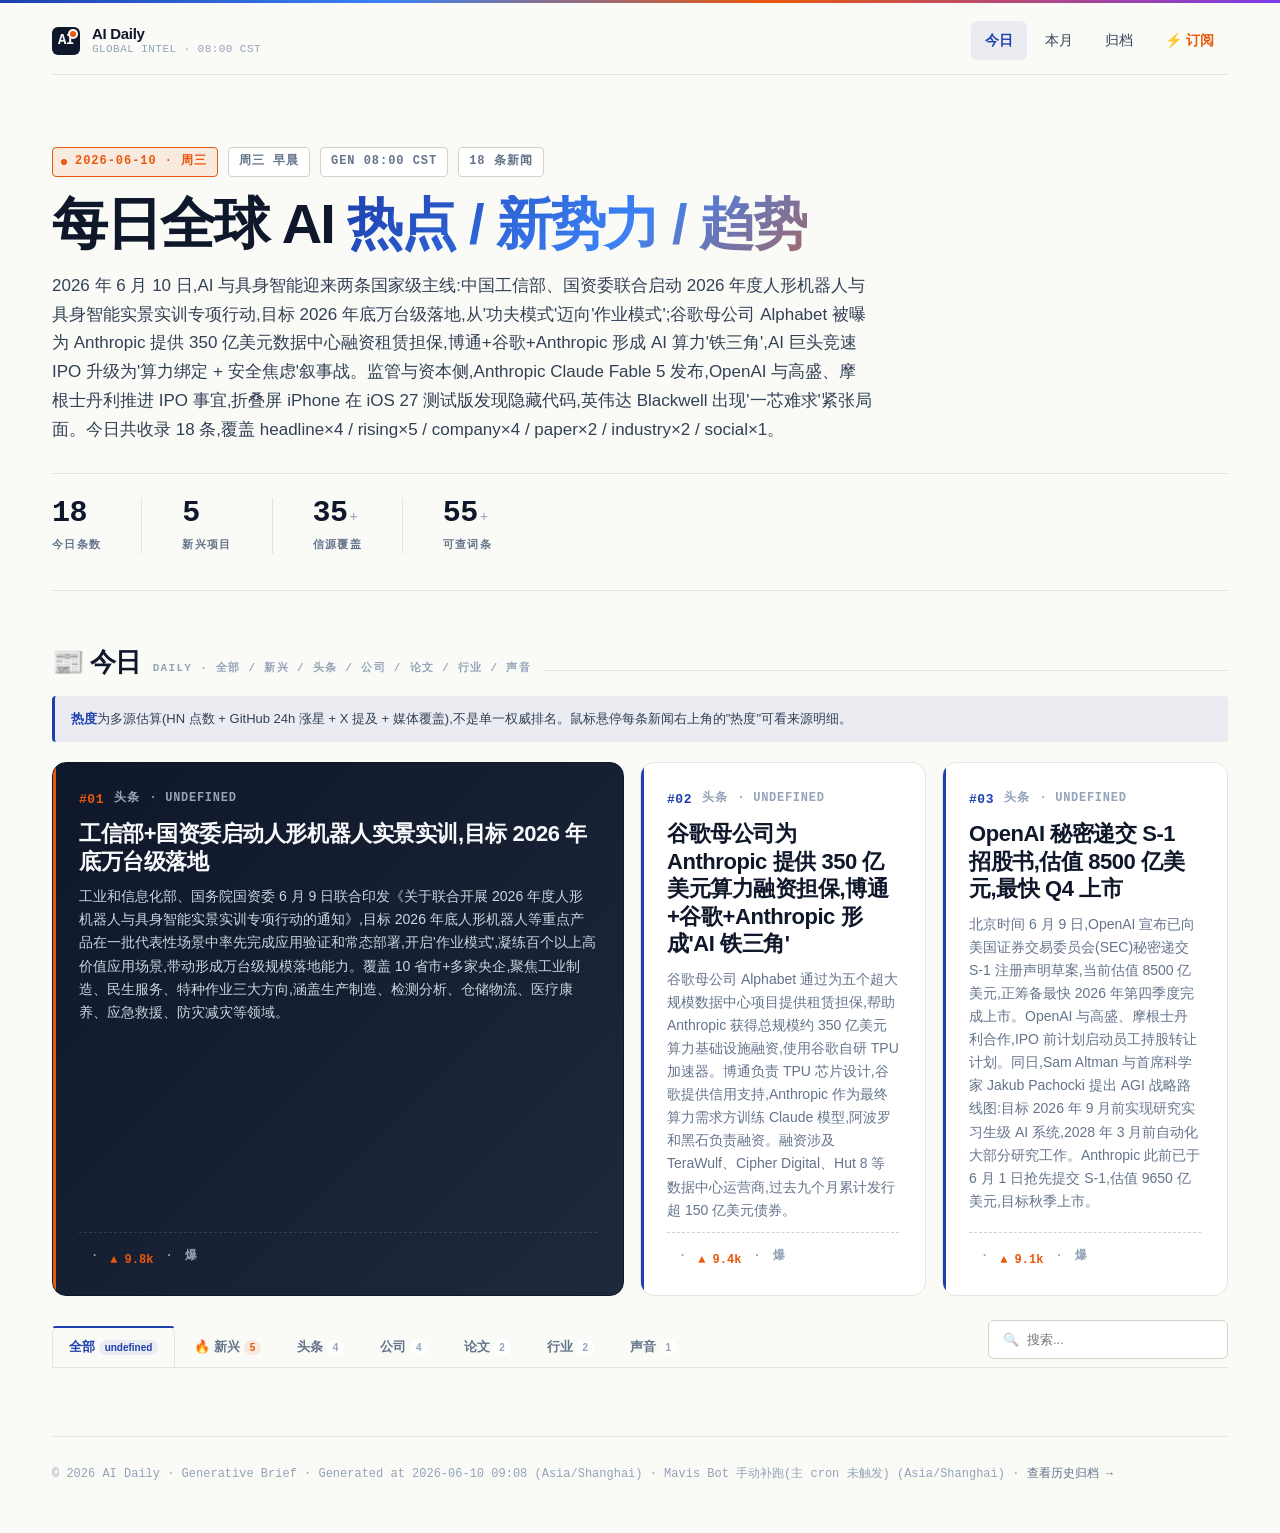
==== commit fcdf057e: "ai-daily auto-update  MavisBot" ====
--- a/index.html
+++ b/index.html
@@ -262,7 +262,7 @@
   const [newsRes, termsRes] = await Promise.all([fetch(DATA_URL), fetch(TERMS_URL)]);
   const news = await newsRes.json();
   ALL_TERMS = await termsRes.json();
-  ALL_ITEMS = news.items;
+  ALL_ITEMS = normalize(news);
 
   document.getElementById("date-pill").textContent = `${news.date} · ${news.weekday}`;
   document.getElementById("weekday-pill").textContent = `${news.weekday} 早晨`;
@@ -285,6 +285,32 @@
 }
 
 function escapeHTML(s) { return String(s).replace(/[&<>"']/g, c => ({ "&": "&amp;", "<": "&lt;", ">": "&gt;", '"': "&quot;", "'": "&#39;" })[c]); }
+
+// 补齐旧 news.json 缺失字段 + 给 terms.json 中存在的词条填上 terms 标签
+// 容错:tags/terms/time/rank 旧归档里可能没有
+function normalize(news) {
+  const dateStr = news.date;
+  const termKeys = Object.keys(ALL_TERMS || {});
+  return {
+    ...news,
+    items: (news.items || []).map((it, i) => {
+      const id = it.id || `x${i+1}`;
+      // 序号:全局序号(1-18)
+      const rank = it.rank || (i + 1);
+      // time:从 date + id 拼接,例:2026-06-10 #01
+      const time = it.time || (dateStr + ' #' + String(i+1).padStart(2, '0'));
+      // tags:从 heat.sources 复制前几个,加上常见分类标签
+      const sources = (it.heat && it.heat.sources) || [];
+      const tags = (it.tags && it.tags.length > 0) ? it.tags : sources.slice(0, 3);
+      // terms:扫 title+summary 找 terms.json 里出现的词
+      const blob = (it.title + ' ' + (it.summary || '')).toLowerCase();
+      const terms = (it.terms && it.terms.length > 0) ? it.terms
+        : termKeys.filter(k => blob.includes(k.toLowerCase())).slice(0, 4);
+      return { ...it, id, rank, time, tags, terms };
+    })
+  };
+}
+
 
 function bindNavToggle() {
   const btn = document.getElementById("nav-toggle");
@@ -382,7 +408,7 @@
 
     return `
       <article class="news-item ${isRising ? "is-rising" : ""}" data-id="${it.id}">
-        <div class="rank">${(it.rank || 0).toString().padStart(2, "0")}</div>
+        <div class="rank">${String(it.rank || 0).padStart(2, "0")}</div>
         <div class="meta-cell">
           <span class="cat ${isRising ? "rising" : ""}">${CATEGORY_LABELS[it.category] || it.category}</span>
           <span>${it.time}</span>
--- a/assets/style.css
+++ b/assets/style.css
@@ -0,0 +1,1061 @@
+/* ============================================================
+   AI Daily · 共享样式 v2
+   设计:温润米白底 + 墨黑主文 + 钴蓝强调 + 保留橙色活跃
+   质感:卡片有阴影/左边条/hover 上浮,大标题收紧字间距
+   响应式:桌面 1280 / 平板 900 / 手机 480
+   ============================================================ */
+
+/* ---- 设计 token ---- */
+:root {
+  --bg: #fafaf7;            /* 微暖米白 */
+  --bg-2: #ffffff;          /* 纯白卡片 */
+  --bg-3: #f4f3ee;          /* 浅米灰 */
+  --bg-deep: #1a1a1a;       /* 暗背景(对比) */
+  --line: #e6e4dd;          /* 米色调分隔线 */
+  --line-2: #d4d1c7;        /* 加深 */
+  --line-3: #8a8578;        /* 更深(中部强调) */
+  --text: #0f172a;          /* 墨黑/深墨蓝 */
+  --text-2: #334155;        /* 深灰 */
+  --text-dim: #64748b;      /* 中灰 */
+  --text-mute: #94a3b8;     /* 浅灰 */
+  --blue: #1e40af;          /* 钴蓝(主) */
+  --blue-2: #1e3a8a;        /* 深蓝(hover) */
+  --blue-3: #3b82f6;        /* 亮蓝(highlight) */
+  --blue-soft: rgba(30, 64, 175, 0.07);
+  --blue-soft-2: rgba(30, 64, 175, 0.12);
+  --blue-soft-3: rgba(30, 64, 175, 0.20);
+  --orange: #ea580c;        /* 橙色保留(活跃/热度) */
+  --orange-2: #c2410c;
+  --orange-soft: rgba(234, 88, 12, 0.10);
+  --red: #dc2626;
+  --green: #059669;
+  --green-soft: rgba(5, 150, 105, 0.10);
+  --purple: #7c3aed;
+  --purple-soft: rgba(124, 58, 237, 0.10);
+  --hot: #d97706;
+  --hot-soft: rgba(217, 119, 6, 0.10);
+  --shadow-xs: 0 1px 2px rgba(15, 23, 42, 0.04);
+  --shadow-sm: 0 1px 3px rgba(15, 23, 42, 0.05), 0 1px 2px rgba(15, 23, 42, 0.04);
+  --shadow: 0 4px 6px -1px rgba(15, 23, 42, 0.06), 0 2px 4px -2px rgba(15, 23, 42, 0.04);
+  --shadow-md: 0 10px 20px -5px rgba(15, 23, 42, 0.08), 0 4px 8px -2px rgba(15, 23, 42, 0.04);
+  --shadow-lg: 0 20px 40px -10px rgba(15, 23, 42, 0.10), 0 8px 16px -4px rgba(15, 23, 42, 0.05);
+  --radius: 8px;
+  --radius-lg: 14px;
+  --radius-xl: 20px;
+  --mono: "JetBrains Mono", "SF Mono", "Menlo", "Consolas", ui-monospace, monospace;
+  --sans: "Inter", -apple-system, BlinkMacSystemFont, "PingFang SC", "Hiragino Sans GB", "Microsoft YaHei", "Helvetica Neue", Helvetica, Arial, sans-serif;
+  --serif: "Source Serif Pro", "Source Han Serif SC", "Noto Serif SC", "Georgia", "Times New Roman", serif;
+}
+
+/* ---- reset ---- */
+* { box-sizing: border-box; margin: 0; padding: 0; }
+html { -webkit-text-size-adjust: 100%; scroll-behavior: smooth; }
+body {
+  background: var(--bg);
+  color: var(--text);
+  font-family: var(--sans);
+  -webkit-font-smoothing: antialiased;
+  -moz-osx-font-smoothing: grayscale;
+  font-size: 15px;
+  line-height: 1.65;
+  min-height: 100vh;
+  overflow-x: hidden;
+}
+img { max-width: 100%; height: auto; }
+a { color: var(--blue); text-decoration: none; transition: color 0.15s; }
+a:hover { color: var(--blue-2); text-decoration: underline; }
+button { font-family: inherit; cursor: pointer; }
+::selection { background: var(--blue-soft-3); color: var(--blue-2); }
+
+/* ---- 文本对齐(强制左对齐)---- */
+p, li, dd, dt, td, th, blockquote, .desc, .summary, .item, .card, .article, .content, .lead, .text {
+  text-align: left;
+}
+h1, h2, h3, h4, h5, h6 {
+  text-align: left;
+  font-weight: 800;
+  letter-spacing: -0.02em;
+  color: var(--text);
+  line-height: 1.2;
+}
+
+/* ---- 布局 ---- */
+.wrap { max-width: 1240px; margin: 0 auto; padding: 0 32px; position: relative; }
+
+/* ---- 顶部装饰条(品牌识别)---- */
+.top-stripe {
+  height: 3px;
+  background: linear-gradient(90deg, var(--blue) 0%, var(--blue-3) 30%, var(--orange) 60%, var(--purple) 100%);
+  width: 100%;
+}
+
+/* ---- header / nav ---- */
+header {
+  padding: 18px 0 14px;
+  display: flex;
+  align-items: center;
+  justify-content: space-between;
+  border-bottom: 1px solid var(--line);
+  background: rgba(250, 250, 247, 0.85);
+  position: sticky;
+  top: 0;
+  z-index: 100;
+  backdrop-filter: saturate(180%) blur(12px);
+  -webkit-backdrop-filter: saturate(180%) blur(12px);
+}
+.logo {
+  font-family: var(--sans);
+  font-size: 16px;
+  letter-spacing: -0.02em;
+  color: var(--text);
+  display: flex;
+  align-items: center;
+  gap: 12px;
+  font-weight: 800;
+  text-decoration: none;
+}
+.logo:hover { text-decoration: none; color: var(--text); }
+.logo-mark {
+  width: 28px;
+  height: 28px;
+  background: var(--text);
+  color: var(--bg);
+  border-radius: 6px;
+  display: inline-flex;
+  align-items: center;
+  justify-content: center;
+  font-weight: 800;
+  font-size: 14px;
+  letter-spacing: -0.02em;
+  font-family: var(--mono);
+  position: relative;
+}
+.logo-mark::after {
+  content: "";
+  position: absolute;
+  top: 4px; right: 4px;
+  width: 6px; height: 6px;
+  background: var(--orange);
+  border-radius: 50%;
+  box-shadow: 0 0 0 2px var(--bg-2);
+}
+.logo-text { display: flex; flex-direction: column; line-height: 1.1; }
+.logo-text .t1 { font-size: 15px; font-weight: 800; letter-spacing: -0.02em; }
+.logo-text .t2 { font-size: 11px; color: var(--text-mute); font-weight: 500; letter-spacing: 0.04em; text-transform: uppercase; font-family: var(--mono); }
+
+.nav { display: flex; gap: 4px; align-items: center; }
+.nav a {
+  color: var(--text-2);
+  text-decoration: none;
+  font-size: 14px;
+  padding: 8px 14px;
+  border-radius: 6px;
+  font-weight: 500;
+  transition: 0.15s;
+}
+.nav a:hover { color: var(--blue); background: var(--blue-soft); text-decoration: none; }
+.nav a.active { color: var(--blue); background: var(--blue-soft); font-weight: 600; }
+.nav .rss-link { color: var(--orange) !important; font-weight: 600; }
+.nav .rss-link:hover { background: var(--orange-soft) !important; }
+
+.nav-toggle {
+  display: none;
+  background: transparent;
+  border: 1px solid var(--line-2);
+  color: var(--text);
+  width: 40px;
+  height: 40px;
+  border-radius: 6px;
+  font-size: 20px;
+  align-items: center;
+  justify-content: center;
+}
+
+/* ---- hero ---- */
+.hero {
+  margin: 32px 0 28px;
+  padding: 40px 0 36px;
+  border-bottom: 1px solid var(--line);
+  position: relative;
+}
+.hero-meta {
+  display: flex;
+  gap: 10px;
+  align-items: center;
+  font-family: var(--mono);
+  font-size: 12px;
+  color: var(--text-mute);
+  text-transform: uppercase;
+  letter-spacing: 0.12em;
+  flex-wrap: wrap;
+  margin-bottom: 18px;
+}
+.hero-meta .pill {
+  padding: 4px 10px;
+  border: 1px solid var(--line-2);
+  border-radius: 4px;
+  color: var(--text-dim);
+  background: var(--bg-2);
+  font-weight: 600;
+  letter-spacing: 0.08em;
+}
+.hero-meta .pill.live {
+  color: var(--orange);
+  border-color: var(--orange);
+  background: var(--orange-soft);
+  position: relative;
+  padding-left: 22px;
+}
+.hero-meta .pill.live::before {
+  content: "";
+  position: absolute;
+  left: 8px; top: 50%;
+  transform: translateY(-50%);
+  width: 6px; height: 6px;
+  background: var(--orange);
+  border-radius: 50%;
+  animation: live-pulse 1.6s ease-in-out infinite;
+}
+@keyframes live-pulse { 0%,100%{opacity:1;transform:translateY(-50%) scale(1);} 50%{opacity:0.4;transform:translateY(-50%) scale(0.7);} }
+
+.hero h1 {
+  font-size: 56px;
+  line-height: 1.05;
+  margin: 0 0 18px;
+  font-weight: 800;
+  letter-spacing: -0.035em;
+}
+.hero h1 .hl {
+  background: linear-gradient(135deg, var(--blue) 0%, var(--blue-3) 60%, var(--orange) 130%);
+  -webkit-background-clip: text;
+  background-clip: text;
+  color: transparent;
+  display: inline-block;
+}
+.hero p.lead {
+  font-size: 17px;
+  line-height: 1.7;
+  color: var(--text-2);
+  max-width: 820px;
+  margin: 0 0 28px;
+  font-weight: 400;
+}
+.hero-stats {
+  display: flex;
+  gap: 0;
+  margin-top: 28px;
+  padding-top: 24px;
+  border-top: 1px solid var(--line);
+  flex-wrap: wrap;
+}
+.stat {
+  padding-right: 40px;
+  margin-right: 40px;
+  border-right: 1px solid var(--line);
+}
+.stat:last-child { border-right: none; }
+.stat .v {
+  font-family: var(--mono);
+  font-size: 30px;
+  color: var(--text);
+  font-weight: 700;
+  line-height: 1;
+  letter-spacing: -0.02em;
+}
+.stat .v .unit { font-size: 14px; color: var(--text-mute); margin-left: 2px; font-weight: 500; }
+.stat .l {
+  font-size: 11px;
+  color: var(--text-dim);
+  text-transform: uppercase;
+  letter-spacing: 0.12em;
+  margin-top: 8px;
+  font-weight: 600;
+  font-family: var(--mono);
+}
+
+/* ---- section heads ---- */
+.section-head {
+  display: flex;
+  align-items: baseline;
+  gap: 12px;
+  margin: 56px 0 18px;
+}
+.section-head h2 { font-size: 26px; font-weight: 800; letter-spacing: -0.025em; }
+.section-head .sub {
+  font-family: var(--mono);
+  font-size: 11px;
+  color: var(--text-mute);
+  text-transform: uppercase;
+  letter-spacing: 0.12em;
+  font-weight: 600;
+}
+.section-head .line { flex: 1; height: 1px; background: var(--line); }
+
+/* ---- 提示条 ---- */
+.heat-note {
+  font-size: 13px;
+  color: var(--text-2);
+  padding: 12px 18px 12px 16px;
+  background: var(--blue-soft);
+  border-left: 3px solid var(--blue);
+  border-radius: 4px;
+  margin-bottom: 18px;
+  line-height: 1.65;
+}
+.heat-note strong { color: var(--blue); font-weight: 700; }
+
+/* ---- tabs ---- */
+.tabs {
+  display: flex;
+  gap: 2px;
+  flex-wrap: wrap;
+  margin: 24px 0 0;
+  padding-bottom: 0;
+  border-bottom: 1px solid var(--line);
+  align-items: flex-end;
+  overflow-x: auto;
+  scrollbar-width: none;
+}
+.tabs::-webkit-scrollbar { display: none; }
+.tab {
+  font-size: 13px;
+  color: var(--text-dim);
+  padding: 11px 16px;
+  border: 1px solid transparent;
+  border-radius: 8px 8px 0 0;
+  cursor: pointer;
+  background: transparent;
+  transition: 0.15s;
+  font-weight: 600;
+  white-space: nowrap;
+  position: relative;
+  bottom: -1px;
+  font-family: inherit;
+}
+.tab:hover { color: var(--text); background: var(--bg-2); }
+.tab.active {
+  color: var(--blue);
+  border-color: var(--line);
+  border-bottom-color: var(--bg);
+  background: var(--bg);
+  font-weight: 700;
+}
+.tab.active::before {
+  content: "";
+  position: absolute;
+  top: -1px; left: 0; right: 0;
+  height: 2px;
+  background: var(--blue);
+  border-radius: 2px 2px 0 0;
+}
+
+/* ---- 顶部 3 个头条:大卡片 ---- */
+.headline-grid {
+  display: grid;
+  grid-template-columns: 2fr 1fr 1fr;
+  gap: 16px;
+  margin: 20px 0 8px;
+}
+.headline-card {
+  background: var(--bg-2);
+  border: 1px solid var(--line);
+  border-radius: var(--radius-lg);
+  padding: 22px 24px;
+  position: relative;
+  transition: 0.2s;
+  display: flex;
+  flex-direction: column;
+  gap: 10px;
+  text-decoration: none;
+  color: var(--text);
+  overflow: hidden;
+}
+.headline-card::before {
+  content: "";
+  position: absolute;
+  left: 0; top: 0; bottom: 0;
+  width: 3px;
+  background: var(--blue);
+}
+.headline-card:hover {
+  border-color: var(--blue-soft-3);
+  transform: translateY(-2px);
+  box-shadow: var(--shadow-md);
+  text-decoration: none;
+  color: var(--text);
+}
+.headline-card.feature {
+  background: linear-gradient(135deg, var(--text) 0%, #1e293b 100%);
+  color: #f8fafc;
+  border-color: var(--text);
+}
+.headline-card.feature::before { background: var(--orange); }
+.headline-card.feature h3 { color: #f8fafc; }
+.headline-card.feature .summary { color: #cbd5e1; }
+.headline-card.feature .meta { color: #94a3b8; }
+.headline-card.feature:hover { box-shadow: 0 20px 40px -10px rgba(15, 23, 42, 0.4); }
+
+.headline-card .rank {
+  font-family: var(--mono);
+  font-size: 13px;
+  color: var(--blue);
+  font-weight: 700;
+  letter-spacing: 0.04em;
+}
+.headline-card.feature .rank { color: var(--orange); }
+.headline-card .cat {
+  font-family: var(--mono);
+  font-size: 11px;
+  text-transform: uppercase;
+  letter-spacing: 0.08em;
+  color: var(--text-dim);
+  font-weight: 700;
+}
+.headline-card h3 {
+  font-size: 22px;
+  font-weight: 800;
+  line-height: 1.25;
+  letter-spacing: -0.02em;
+  margin: 0;
+}
+.headline-card:not(.feature) h3 { color: var(--text); }
+.headline-card .summary {
+  font-size: 14px;
+  line-height: 1.6;
+  color: var(--text-dim);
+  margin: 0;
+}
+.headline-card .meta {
+  display: flex;
+  gap: 12px;
+  font-size: 12px;
+  color: var(--text-mute);
+  font-family: var(--mono);
+  margin-top: auto;
+  padding-top: 12px;
+  border-top: 1px dashed var(--line-2);
+}
+.headline-card.feature .meta { border-top-color: rgba(255,255,255,0.15); }
+.headline-card .heat {
+  color: var(--orange);
+  font-weight: 700;
+}
+
+/* ---- 新闻列表(常规条目)---- */
+.news-list { display: flex; flex-direction: column; gap: 0; }
+.news-item {
+  display: grid;
+  grid-template-columns: 56px 110px 1fr 130px;
+  gap: 18px;
+  padding: 22px 16px;
+  border-bottom: 1px solid var(--line);
+  align-items: start;
+  transition: 0.15s;
+  position: relative;
+  background: transparent;
+}
+.news-item:hover { background: var(--bg-2); }
+.news-item:hover .title-link { color: var(--blue); }
+.news-item::before {
+  content: "";
+  position: absolute;
+  left: 0; top: 0; bottom: 0;
+  width: 3px;
+  background: transparent;
+  transition: 0.15s;
+}
+.news-item:hover::before { background: var(--blue); }
+.news-item.is-rising { background: linear-gradient(90deg, var(--orange-soft) 0%, transparent 50%); }
+.news-item.is-rising::before { background: var(--orange); }
+.news-item.is-rising:hover::before { background: var(--orange); }
+
+.rank {
+  font-family: var(--mono);
+  font-size: 18px;
+  color: var(--text-mute);
+  text-align: right;
+  padding-top: 2px;
+  font-weight: 700;
+  letter-spacing: -0.02em;
+}
+.news-item:nth-child(1) .rank, .news-item:nth-child(2) .rank, .news-item:nth-child(3) .rank { color: var(--blue); }
+.news-item.is-rising .rank { color: var(--orange); }
+
+.meta-cell {
+  font-family: var(--mono);
+  font-size: 11px;
+  color: var(--text-mute);
+  display: flex;
+  flex-direction: column;
+  gap: 4px;
+  padding-top: 4px;
+  text-transform: uppercase;
+  letter-spacing: 0.06em;
+}
+.meta-cell .cat {
+  color: var(--blue);
+  font-weight: 700;
+}
+.meta-cell .cat.rising { color: var(--orange); }
+.meta-cell .time { color: var(--text-mute); }
+
+.body { display: flex; flex-direction: column; gap: 8px; min-width: 0; }
+.title-link {
+  font-size: 18px;
+  font-weight: 700;
+  color: var(--text);
+  text-decoration: none;
+  line-height: 1.4;
+  letter-spacing: -0.015em;
+  transition: 0.15s;
+}
+.title-link:hover { color: var(--blue); text-decoration: none; }
+.summary {
+  font-size: 14px;
+  color: var(--text-dim);
+  line-height: 1.7;
+}
+.tags { display: flex; gap: 6px; flex-wrap: wrap; margin-top: 4px; }
+.tag {
+  font-family: var(--mono);
+  font-size: 10px;
+  padding: 3px 8px;
+  background: var(--bg-2);
+  color: var(--text-dim);
+  border: 1px solid var(--line);
+  border-radius: 4px;
+  letter-spacing: 0.04em;
+  text-transform: uppercase;
+  font-weight: 600;
+  transition: 0.15s;
+}
+.tag:hover { background: var(--blue-soft); color: var(--blue); border-color: var(--blue); }
+.tag.term {
+  color: var(--orange);
+  border-color: var(--orange-soft);
+  cursor: help;
+  background: var(--orange-soft);
+}
+.tag.term:hover { background: var(--orange); color: white; }
+.rising-inline {
+  display: flex;
+  gap: 6px;
+  flex-wrap: wrap;
+  margin-top: 6px;
+  padding-top: 8px;
+  border-top: 1px dashed var(--orange-soft);
+}
+.rising-metric {
+  font-family: var(--mono);
+  font-size: 10px;
+  padding: 3px 8px;
+  background: var(--orange-soft);
+  color: var(--orange);
+  border-radius: 4px;
+  border: 1px solid var(--orange);
+  font-weight: 700;
+}
+.rising-metric strong { color: var(--text); margin-right: 4px; }
+
+.heat {
+  text-align: right;
+  display: flex;
+  flex-direction: column;
+  gap: 4px;
+  padding-top: 4px;
+  cursor: help;
+  position: relative;
+}
+.heat .h {
+  font-family: var(--mono);
+  font-size: 20px;
+  color: var(--hot);
+  font-weight: 800;
+  display: flex;
+  align-items: center;
+  justify-content: flex-end;
+  gap: 4px;
+  letter-spacing: -0.02em;
+}
+.heat .h::before { content: "▲"; font-size: 10px; opacity: 0.7; }
+.heat .lvl {
+  font-family: var(--mono);
+  font-size: 10px;
+  padding: 2px 6px;
+  border-radius: 3px;
+  display: inline-block;
+  width: fit-content;
+  margin-left: auto;
+  font-weight: 700;
+  letter-spacing: 0.04em;
+}
+.heat .lvl.爆 { color: var(--red); background: rgba(220, 38, 38, 0.10); border: 1px solid var(--red); }
+.heat .lvl.热 { color: var(--hot); background: var(--hot-soft); border: 1px solid var(--hot); }
+.heat .lvl.中 { color: var(--blue); background: var(--blue-soft); border: 1px solid var(--blue); }
+.heat .lvl.新星 { color: var(--orange); background: var(--orange-soft); border: 1px solid var(--orange); }
+.heat .srcs {
+  font-family: var(--mono);
+  font-size: 9px;
+  color: var(--text-mute);
+  display: flex;
+  gap: 3px;
+  justify-content: flex-end;
+  margin-top: 2px;
+  font-weight: 600;
+}
+.heat .srcs .src-tag { padding: 1px 5px; border-radius: 2px; background: var(--bg-2); border: 1px solid var(--line); }
+.heat .c { color: var(--text-mute); font-size: 11px; font-family: var(--mono); margin-top: 2px; font-weight: 600; }
+
+/* ---- 词条 / 热度 popup(桌面)---- */
+.glossary-pop, .heat-pop { position: fixed; z-index: 1000; display: none; pointer-events: none; }
+.glossary-pop.show, .heat-pop.show { display: block; }
+.glossary-pop { max-width: 380px; background: var(--bg-2); border: 1px solid var(--blue); border-radius: 8px; padding: 18px; box-shadow: var(--shadow-lg); }
+.gp-cat { font-family: var(--mono); font-size: 11px; color: var(--blue); text-transform: uppercase; letter-spacing: 0.1em; margin-bottom: 6px; font-weight: 700; }
+.gp-name { font-size: 18px; font-weight: 800; color: var(--text); margin-bottom: 8px; letter-spacing: -0.02em; }
+.gp-summary { font-size: 13px; color: var(--text); line-height: 1.6; margin-bottom: 8px; }
+.gp-detail { font-size: 12px; color: var(--text-dim); line-height: 1.6; }
+.gp-links { display: flex; gap: 6px; margin-top: 12px; padding-top: 12px; border-top: 1px solid var(--line); flex-wrap: wrap; }
+.gp-links a { font-family: var(--mono); font-size: 11px; color: var(--blue); text-decoration: none; padding: 4px 8px; border: 1px solid var(--blue-soft-3); border-radius: 4px; font-weight: 600; }
+.gp-links a:hover { background: var(--blue-soft); }
+.heat-pop { max-width: 320px; background: var(--bg-2); border: 1px solid var(--hot); border-radius: 8px; padding: 12px 14px; box-shadow: var(--shadow-lg); font-family: var(--mono); font-size: 11px; }
+.heat-pop .title { color: var(--hot); margin-bottom: 6px; font-weight: 700; }
+.heat-pop .breakdown { color: var(--text); line-height: 1.6; }
+.heat-pop .note { color: var(--text-mute); margin-top: 6px; padding-top: 6px; border-top: 1px solid var(--line); }
+
+.tab .count { font-size: 10px; color: var(--text-mute); padding: 2px 6px; background: var(--bg-2); border-radius: 100px; font-weight: 600; }
+.tab.active .count { color: var(--blue); background: var(--blue-soft); }
+.tab.rising .count { color: var(--orange); background: var(--orange-soft); }
+.tab.rising.active .count { color: var(--orange); }
+.tab-spacer { flex: 1; }
+.search { display: flex; align-items: center; gap: 8px; background: var(--bg-2); border: 1px solid var(--line-2); border-radius: 6px; padding: 8px 14px; min-width: 240px; margin-bottom: 8px; }
+.search input { background: none; border: none; outline: none; color: var(--text); font-family: var(--sans); font-size: 13px; width: 100%; }
+.search::before { content: "🔍"; font-size: 13px; opacity: 0.5; }
+
+.source-list { display: flex; gap: 6px; flex-wrap: wrap; }
+.src { padding: 3px 8px; background: var(--bg-2); border: 1px solid var(--line); border-radius: 3px; font-size: 11px; color: var(--text-dim); font-family: var(--mono); font-weight: 600; }
+
+/* ---- 月报/周报块 ---- */
+.block {
+  background: var(--bg-2);
+  border: 1px solid var(--line);
+  border-radius: var(--radius-xl);
+  padding: 32px;
+  margin-bottom: 28px;
+  box-shadow: var(--shadow-xs);
+  position: relative;
+}
+.block-head {
+  display: flex;
+  align-items: baseline;
+  justify-content: space-between;
+  gap: 12px;
+  margin-bottom: 18px;
+  padding-bottom: 14px;
+  border-bottom: 1px solid var(--line);
+  flex-wrap: wrap;
+}
+.block-head h2 { font-size: 24px; font-weight: 800; letter-spacing: -0.025em; }
+.block-head .meta {
+  font-family: var(--mono);
+  font-size: 12px;
+  color: var(--text-mute);
+  text-transform: uppercase;
+  letter-spacing: 0.1em;
+  font-weight: 600;
+}
+.block p { font-size: 15px; line-height: 1.8; color: var(--text-2); margin-bottom: 14px; }
+.block p strong { color: var(--text); font-weight: 700; }
+.block ul { margin: 8px 0 14px 0; padding-left: 22px; }
+.block li { font-size: 15px; line-height: 1.8; color: var(--text-2); margin-bottom: 6px; }
+.themes { display: grid; gap: 14px; margin-top: 18px; }
+.theme {
+  padding: 20px 0;
+  border-bottom: 1px dashed var(--line);
+}
+.theme:last-child { border-bottom: none; }
+.theme h3 { font-size: 17px; color: var(--blue); margin-bottom: 6px; font-weight: 800; letter-spacing: -0.02em; }
+.theme p { font-size: 14px; color: var(--text-dim); line-height: 1.75; margin: 0; }
+
+/* ---- archive 列表 ---- */
+.archive-grid { display: grid; grid-template-columns: repeat(auto-fill, minmax(220px, 1fr)); gap: 12px; margin-top: 18px; }
+.archive-card {
+  border: 1px solid var(--line);
+  border-radius: var(--radius-lg);
+  padding: 18px;
+  background: var(--bg-2);
+  transition: 0.15s;
+  text-decoration: none;
+  color: var(--text);
+  display: flex;
+  flex-direction: column;
+  gap: 6px;
+  position: relative;
+}
+.archive-card::before {
+  content: "";
+  position: absolute;
+  left: 0; top: 0; bottom: 0;
+  width: 3px;
+  background: var(--blue);
+  border-radius: var(--radius-lg) 0 0 var(--radius-lg);
+  opacity: 0;
+  transition: 0.15s;
+}
+.archive-card:hover {
+  border-color: var(--blue);
+  transform: translateY(-2px);
+  box-shadow: var(--shadow-md);
+  text-decoration: none;
+  color: var(--text);
+}
+.archive-card:hover::before { opacity: 1; }
+.archive-card .date { font-family: var(--mono); font-size: 17px; font-weight: 700; letter-spacing: -0.02em; }
+.archive-card .wd { font-size: 12px; color: var(--text-mute); font-weight: 600; }
+.archive-card .stats { font-size: 12px; color: var(--text-dim); font-family: var(--mono); margin-top: 8px; font-weight: 600; }
+
+/* ---- weekly list ---- */
+.weekly-list { display: grid; gap: 10px; margin-top: 18px; }
+.weekly-link {
+  display: flex;
+  align-items: center;
+  justify-content: space-between;
+  padding: 18px 22px;
+  background: var(--bg-2);
+  border: 1px solid var(--line);
+  border-radius: var(--radius);
+  text-decoration: none;
+  color: var(--text);
+  transition: 0.15s;
+  gap: 12px;
+  position: relative;
+}
+.weekly-link::before {
+  content: "";
+  position: absolute;
+  left: 0; top: 0; bottom: 0;
+  width: 3px;
+  background: var(--blue);
+  border-radius: var(--radius) 0 0 var(--radius);
+  opacity: 0;
+  transition: 0.15s;
+}
+.weekly-link:hover { border-color: var(--blue); transform: translateX(2px); box-shadow: var(--shadow); text-decoration: none; color: var(--text); }
+.weekly-link:hover::before { opacity: 1; }
+.weekly-link .w { font-family: var(--mono); font-size: 15px; font-weight: 700; color: var(--blue); letter-spacing: -0.02em; }
+.weekly-link .range { font-size: 13px; color: var(--text-dim); }
+.weekly-link .meta { font-size: 12px; color: var(--text-mute); font-family: var(--mono); font-weight: 600; }
+
+/* ---- 下载按钮 ---- */
+.download-bar { display: flex; gap: 8px; margin: 20px 0; flex-wrap: wrap; }
+.dl-btn {
+  display: inline-flex;
+  align-items: center;
+  gap: 6px;
+  padding: 10px 18px;
+  background: var(--bg-2);
+  color: var(--text);
+  border: 1px solid var(--line-2);
+  border-radius: 6px;
+  font-size: 13px;
+  font-weight: 600;
+  text-decoration: none;
+  font-family: var(--mono);
+  transition: 0.15s;
+}
+.dl-btn:hover { border-color: var(--blue); color: var(--blue); background: var(--blue-soft); text-decoration: none; }
+.dl-btn.primary { background: var(--text); color: var(--bg-2); border-color: var(--text); }
+.dl-btn.primary:hover { background: var(--blue); color: var(--bg-2); border-color: var(--blue); }
+
+/* ---- 词条百科 ---- */
+.glossary {
+  background: var(--bg-2);
+  border: 1px solid var(--line);
+  border-radius: var(--radius);
+  padding: 18px 22px;
+  margin-top: 18px;
+}
+.glossary h3 { font-size: 14px; color: var(--text); margin-bottom: 10px; font-weight: 700; }
+.glossary-grid { display: flex; flex-wrap: wrap; gap: 6px; margin-top: 10px; }
+.term-pill {
+  display: inline-block;
+  padding: 4px 10px;
+  background: var(--bg);
+  border: 1px solid var(--line-2);
+  border-radius: 4px;
+  font-size: 12px;
+  color: var(--text-dim);
+  cursor: help;
+  position: relative;
+  font-family: var(--mono);
+  transition: 0.15s;
+  font-weight: 600;
+}
+.term-pill:hover { background: var(--blue-soft); color: var(--blue); border-color: var(--blue); }
+.term-pill .tip {
+  visibility: hidden;
+  opacity: 0;
+  position: absolute;
+  bottom: 130%;
+  left: 0;
+  background: var(--text);
+  color: var(--bg-2);
+  padding: 8px 12px;
+  border-radius: 6px;
+  font-size: 12px;
+  z-index: 50;
+  min-width: 200px;
+  max-width: 320px;
+  transition: 0.2s;
+  font-family: var(--sans);
+  white-space: normal;
+  line-height: 1.5;
+  font-weight: 400;
+}
+.term-pill:hover .tip { visibility: visible; opacity: 1; }
+
+/* ---- 订阅页卡片 ---- */
+.format-grid { display: grid; grid-template-columns: repeat(3, 1fr); gap: 18px; margin: 28px 0; }
+.format-card {
+  background: var(--bg-2);
+  border: 1px solid var(--line);
+  border-radius: var(--radius-xl);
+  padding: 26px;
+  transition: 0.2s;
+  display: flex;
+  flex-direction: column;
+  position: relative;
+  box-shadow: var(--shadow-xs);
+}
+.format-card:hover {
+  border-color: var(--blue);
+  transform: translateY(-4px);
+  box-shadow: var(--shadow-lg);
+}
+.format-card .badge {
+  display: inline-block;
+  font-family: var(--mono);
+  font-size: 11px;
+  padding: 4px 10px;
+  background: var(--blue-soft);
+  color: var(--blue);
+  border: 1px solid var(--blue-soft-3);
+  border-radius: 4px;
+  letter-spacing: 0.06em;
+  margin-bottom: 14px;
+  font-weight: 700;
+  align-self: flex-start;
+  text-transform: uppercase;
+}
+.format-card h3 { font-size: 22px; margin-bottom: 4px; letter-spacing: -0.025em; }
+.format-card .meta { font-family: var(--mono); font-size: 12px; color: var(--text-mute); margin-bottom: 10px; font-weight: 600; }
+.format-card .desc { font-size: 14px; color: var(--text-dim); line-height: 1.7; margin-bottom: 18px; flex: 1; }
+.url-box { display: flex; gap: 8px; }
+.url-box input.url {
+  flex: 1;
+  background: var(--bg);
+  border: 1px solid var(--line);
+  color: var(--text);
+  padding: 11px 14px;
+  font-family: var(--mono);
+  font-size: 12px;
+  border-radius: 6px;
+  min-width: 0;
+  font-weight: 600;
+}
+.url-box input.url:focus { outline: none; border-color: var(--blue); box-shadow: 0 0 0 3px var(--blue-soft); }
+.url-box button.copy {
+  background: var(--text);
+  color: var(--bg-2);
+  border: none;
+  padding: 0 18px;
+  font-size: 12px;
+  border-radius: 6px;
+  font-weight: 700;
+  white-space: nowrap;
+  transition: 0.15s;
+}
+.url-box button.copy:hover { background: var(--blue); }
+.format-card .actions { display: flex; gap: 8px; margin-top: 12px; flex-wrap: wrap; }
+.format-card .actions a {
+  font-family: var(--mono);
+  font-size: 11px;
+  color: var(--blue);
+  text-decoration: none;
+  padding: 4px 10px;
+  border: 1px solid var(--blue-soft-3);
+  border-radius: 4px;
+  font-weight: 600;
+}
+.format-card .actions a:hover { background: var(--blue-soft); }
+
+.llm-guide {
+  background: var(--bg-2);
+  border: 1px solid var(--line);
+  border-radius: var(--radius-xl);
+  padding: 32px;
+  margin: 40px 0 20px;
+  position: relative;
+}
+.llm-guide h2 { font-size: 22px; color: var(--text); margin-bottom: 16px; font-weight: 800; letter-spacing: -0.025em; }
+.llm-guide h3 { font-size: 16px; color: var(--text); margin: 20px 0 8px; font-weight: 800; letter-spacing: -0.02em; }
+.llm-guide p { font-size: 14px; color: var(--text-2); line-height: 1.8; margin-bottom: 12px; }
+.llm-guide code {
+  background: var(--bg);
+  padding: 2px 6px;
+  border-radius: 3px;
+  font-size: 13px;
+  color: var(--blue);
+  border: 1px solid var(--line);
+  font-family: var(--mono);
+  font-weight: 600;
+}
+.prompt-box {
+  background: var(--text);
+  color: var(--bg-2);
+  border: none;
+  border-radius: 8px;
+  padding: 16px 18px;
+  margin: 12px 0;
+  font-family: var(--mono);
+  font-size: 12px;
+  line-height: 1.7;
+  white-space: pre-wrap;
+  word-break: break-word;
+  font-weight: 500;
+}
+.llm-guide ol, .llm-guide ul { margin: 0 0 14px 22px; }
+.llm-guide li { font-size: 14px; line-height: 1.8; color: var(--text-2); margin-bottom: 6px; }
+.llm-guide .note {
+  background: var(--blue-soft);
+  border-left: 3px solid var(--blue);
+  padding: 14px 18px;
+  border-radius: 4px;
+  font-size: 14px;
+  color: var(--text-2);
+  margin: 14px 0;
+}
+
+.reader-list { display: grid; grid-template-columns: repeat(4, 1fr); gap: 10px; margin: 18px 0; }
+.reader-tag {
+  background: var(--bg-2);
+  border: 1px solid var(--line);
+  border-radius: 6px;
+  padding: 12px 14px;
+  text-align: center;
+  font-size: 13px;
+  color: var(--text-dim);
+  font-family: var(--mono);
+  font-weight: 600;
+  transition: 0.15s;
+}
+.reader-tag:hover { border-color: var(--blue); color: var(--blue); }
+
+/* ---- footer ---- */
+footer {
+  margin-top: 60px;
+  padding: 28px 0 48px;
+  border-top: 1px solid var(--line);
+  font-family: var(--mono);
+  font-size: 12px;
+  color: var(--text-mute);
+  display: flex;
+  justify-content: space-between;
+  flex-wrap: wrap;
+  gap: 12px;
+  font-weight: 500;
+}
+footer a { color: var(--text-dim); }
+
+/* ---- 响应式:平板 900px ---- */
+@media (max-width: 900px) {
+  .wrap { padding: 0 20px; }
+  .hero h1 { font-size: 36px; }
+  .hero p.lead { font-size: 15px; }
+  .headline-grid { grid-template-columns: 1fr 1fr; }
+  .headline-card.feature { grid-column: span 2; }
+  .format-grid { grid-template-columns: 1fr; }
+  .reader-list { grid-template-columns: repeat(2, 1fr); }
+  .archive-grid { grid-template-columns: repeat(auto-fill, minmax(160px, 1fr)); }
+  .block { padding: 22px; }
+  .nav a { padding: 6px 10px; font-size: 13px; }
+  .stat { padding-right: 24px; margin-right: 24px; }
+  .stat .v { font-size: 24px; }
+}
+
+/* ---- 响应式:手机 480px ---- */
+@media (max-width: 600px) {
+  .wrap { padding: 0 16px; }
+  header { padding: 12px 0 10px; flex-wrap: wrap; gap: 8px; }
+  .logo { font-size: 13px; }
+  .logo-mark { width: 24px; height: 24px; font-size: 12px; }
+  .logo-text .t2 { display: none; }
+  .nav { display: none; width: 100%; flex-direction: column; gap: 4px; padding: 8px 0; border-top: 1px solid var(--line); margin-top: 4px; }
+  .nav.open { display: flex; }
+  .nav a { width: 100%; padding: 12px 14px; font-size: 15px; }
+  .nav-toggle { display: flex; }
+
+  .hero { margin: 18px 0 12px; padding: 24px 0 20px; }
+  .hero h1 { font-size: 28px; line-height: 1.2; }
+  .hero p.lead { font-size: 14px; margin-bottom: 18px; }
+  .hero-meta { font-size: 11px; gap: 6px; }
+  .hero-meta .pill { font-size: 10px; padding: 3px 8px; }
+  .hero-stats { gap: 0; margin-top: 18px; padding-top: 16px; }
+  .stat { padding-right: 14px; margin-right: 14px; }
+  .stat .v { font-size: 20px; }
+  .stat .l { font-size: 10px; margin-top: 4px; }
+
+  .section-head { margin: 36px 0 14px; }
+  .section-head h2 { font-size: 19px; }
+
+  .headline-grid { grid-template-columns: 1fr; }
+  .headline-card.feature { grid-column: span 1; }
+  .headline-card { padding: 18px; }
+  .headline-card h3 { font-size: 18px; }
+  .headline-card.feature h3 { font-size: 20px; }
+
+  .news-item { grid-template-columns: 32px 1fr 60px; gap: 10px; padding: 18px 8px; }
+  .news-item .meta-cell { display: none; }
+  .title-link { font-size: 16px; }
+  .summary { font-size: 13px; }
+  .heat .h { font-size: 16px; }
+  .heat .lvl { font-size: 9px; padding: 1px 4px; }
+  .heat .srcs { display: none; }
+  .heat .c { font-size: 10px; }
+
+  .block { padding: 20px 18px; border-radius: var(--radius-lg); }
+  .block-head h2 { font-size: 20px; }
+  .block p { font-size: 14px; }
+  .block li { font-size: 14px; }
+  .theme h3 { font-size: 16px; }
+  .theme p { font-size: 13px; }
+
+  .archive-grid { grid-template-columns: repeat(2, 1fr); gap: 10px; }
+  .archive-card { padding: 14px; }
+  .archive-card .date { font-size: 15px; }
+  .archive-card .stats { font-size: 11px; }
+
+  .weekly-link { padding: 14px 16px; flex-wrap: wrap; }
+  .weekly-link .w { font-size: 13px; }
+  .weekly-link .range { font-size: 12px; }
+
+  .format-card { padding: 20px; }
+  .format-card h3 { font-size: 19px; }
+  .llm-guide { padding: 20px 18px; }
+  .llm-guide h2 { font-size: 19px; }
+  .prompt-box { font-size: 11px; padding: 12px; }
+
+  .download-bar { gap: 6px; }
+  .dl-btn { padding: 9px 14px; font-size: 12px; flex: 1; justify-content: center; }
+
+  footer { font-size: 11px; flex-direction: column; gap: 6px; }
+  .heat-tooltip .tip, .term-pill .tip { font-size: 11px; min-width: 180px; max-width: 260px; }
+}
+
+/* ---- 打印 ---- */
+@media print {
+  header, footer, .tabs, .download-bar, .heat-note, .nav-toggle, .top-stripe { display: none; }
+  body { background: white; color: black; }
+  .wrap { max-width: 100%; padding: 0; }
+  .block { border: 1px solid #ccc; box-shadow: none; page-break-inside: avoid; }
+  a { color: black; text-decoration: none; }
+}
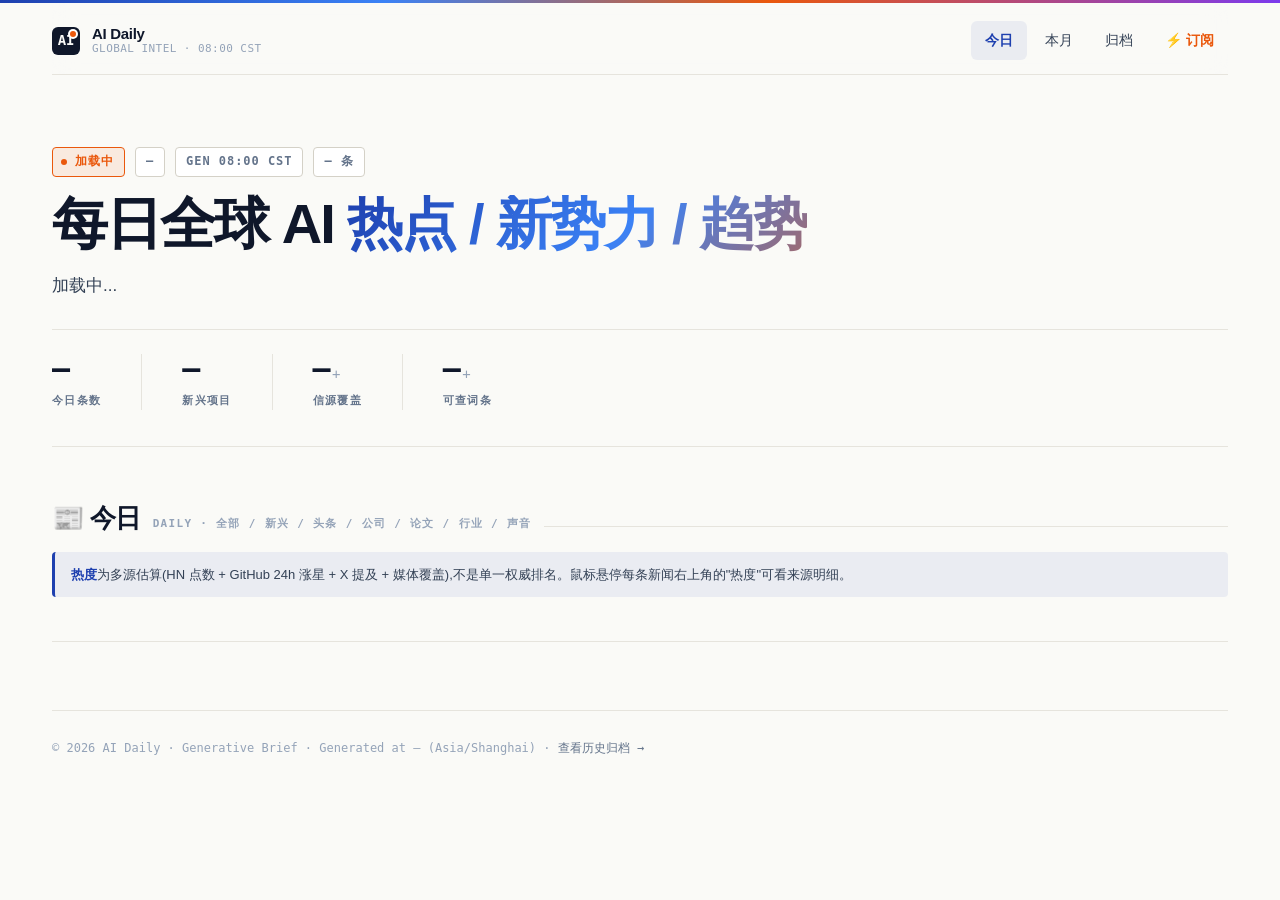
==== commit 557da750: "ai-daily auto-update  MavisBot" ====
--- a/index.html
+++ b/index.html
@@ -291,9 +291,8 @@
 function normalize(news) {
   const dateStr = news.date;
   const termKeys = Object.keys(ALL_TERMS || {});
-  return {
-    ...news,
-    items: (news.items || []).map((it, i) => {
+  // 返回 items 数组(不是 news 对象) — 调用者期望 ALL_ITEMS 是数组
+  return (news.items || []).map((it, i) => {
       const id = it.id || `x${i+1}`;
       // 序号:全局序号(1-18)
       const rank = it.rank || (i + 1);
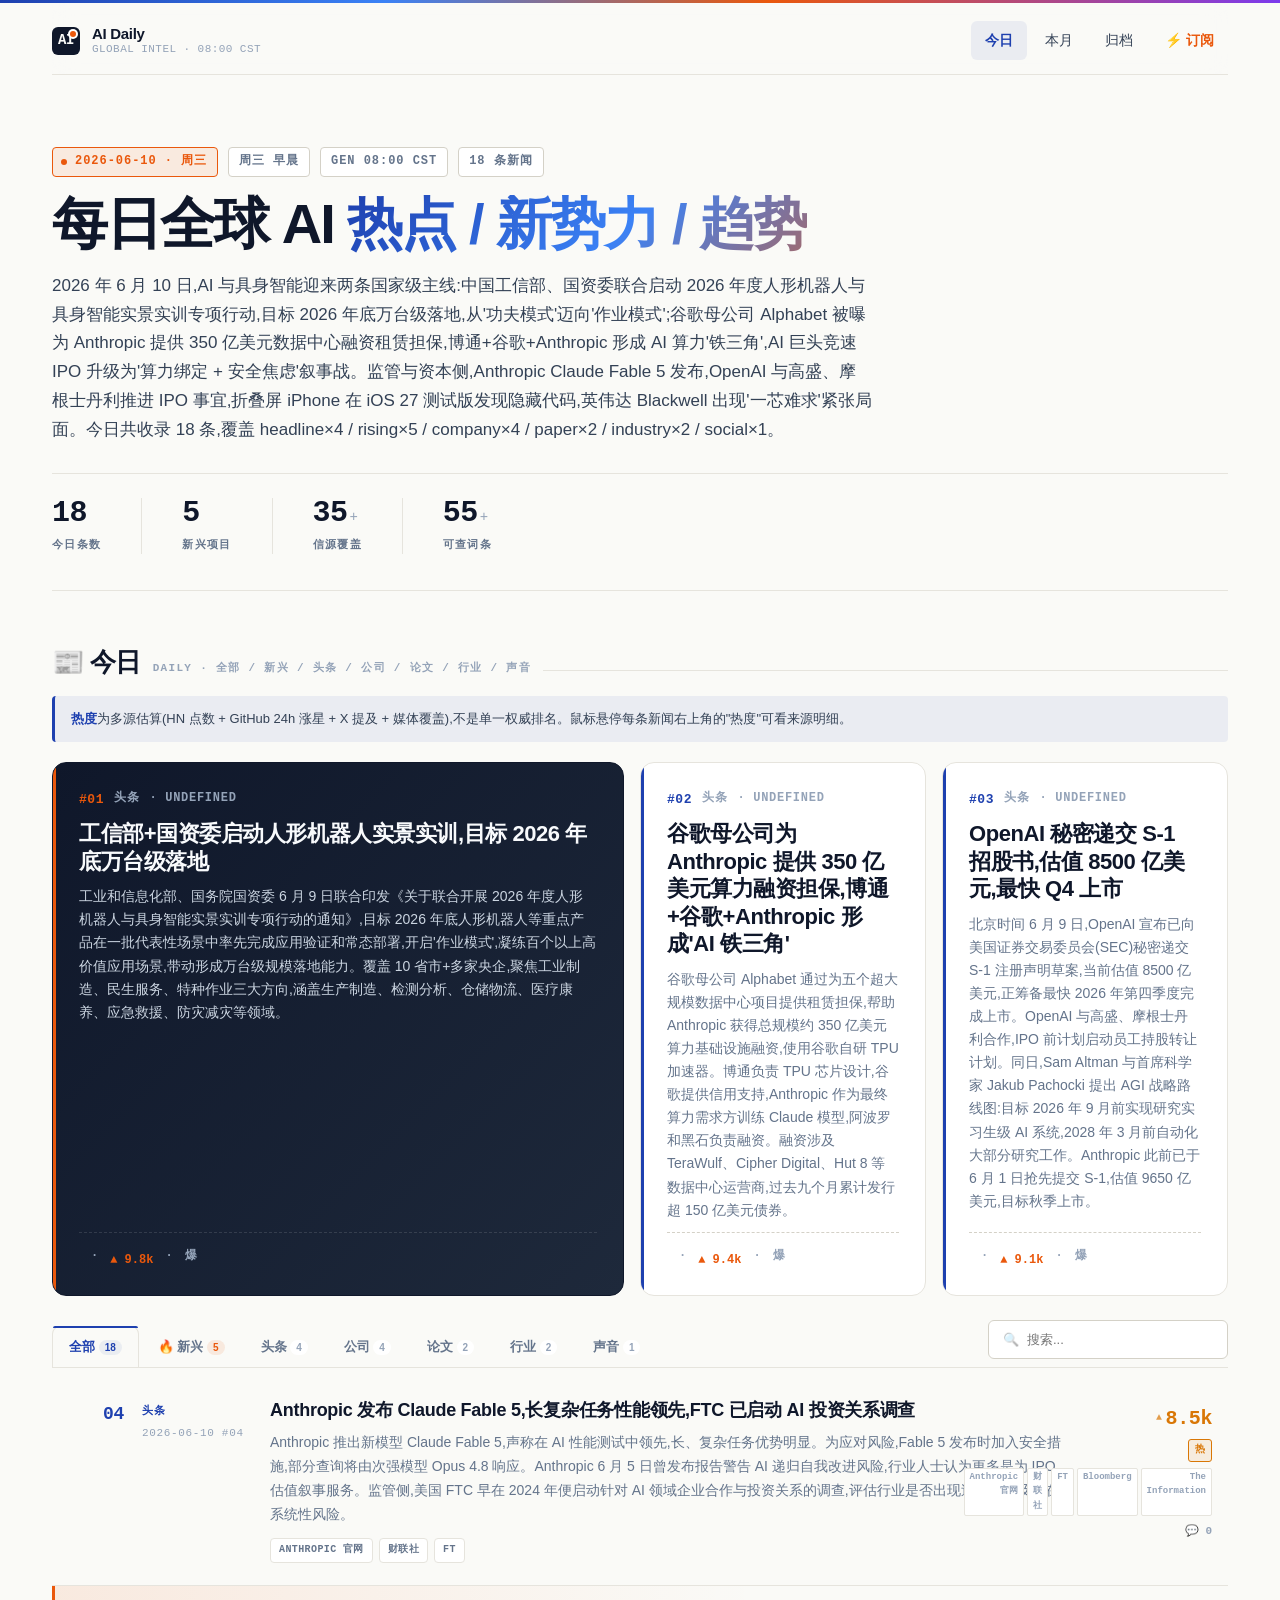
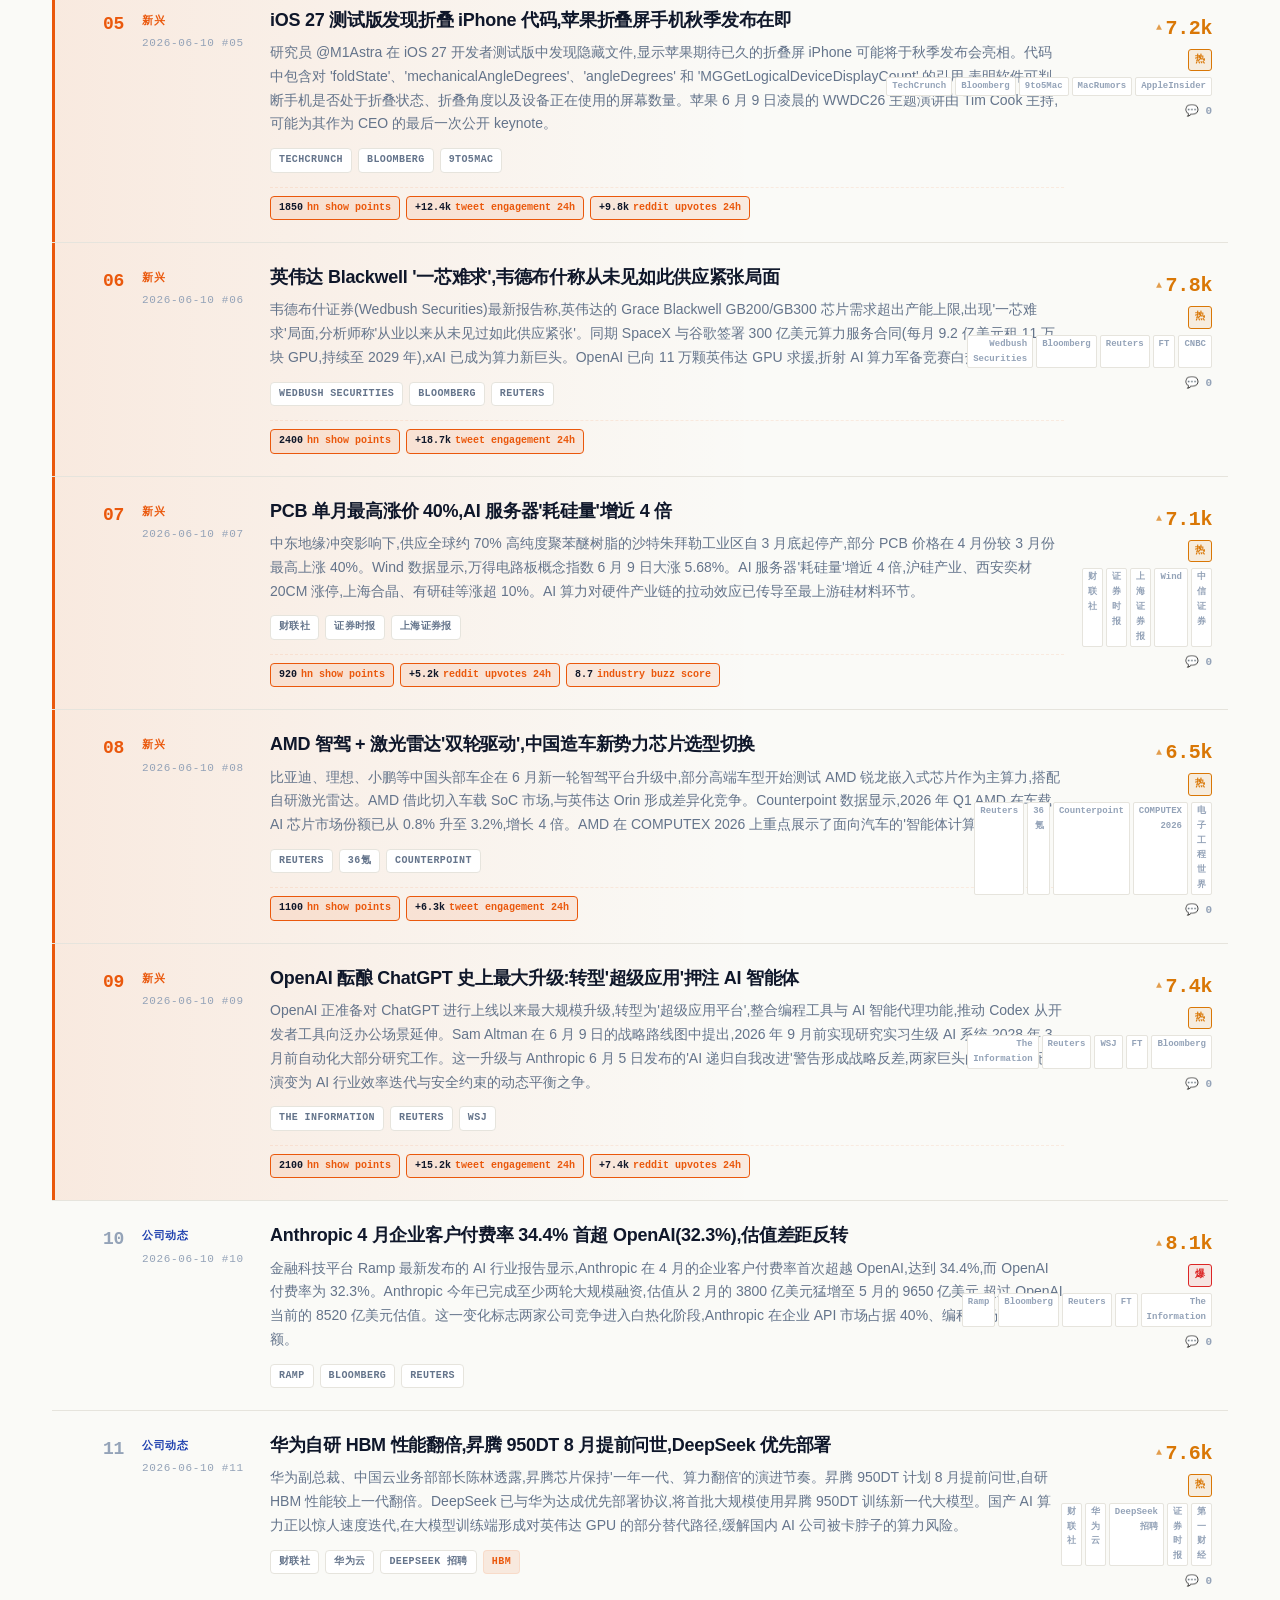
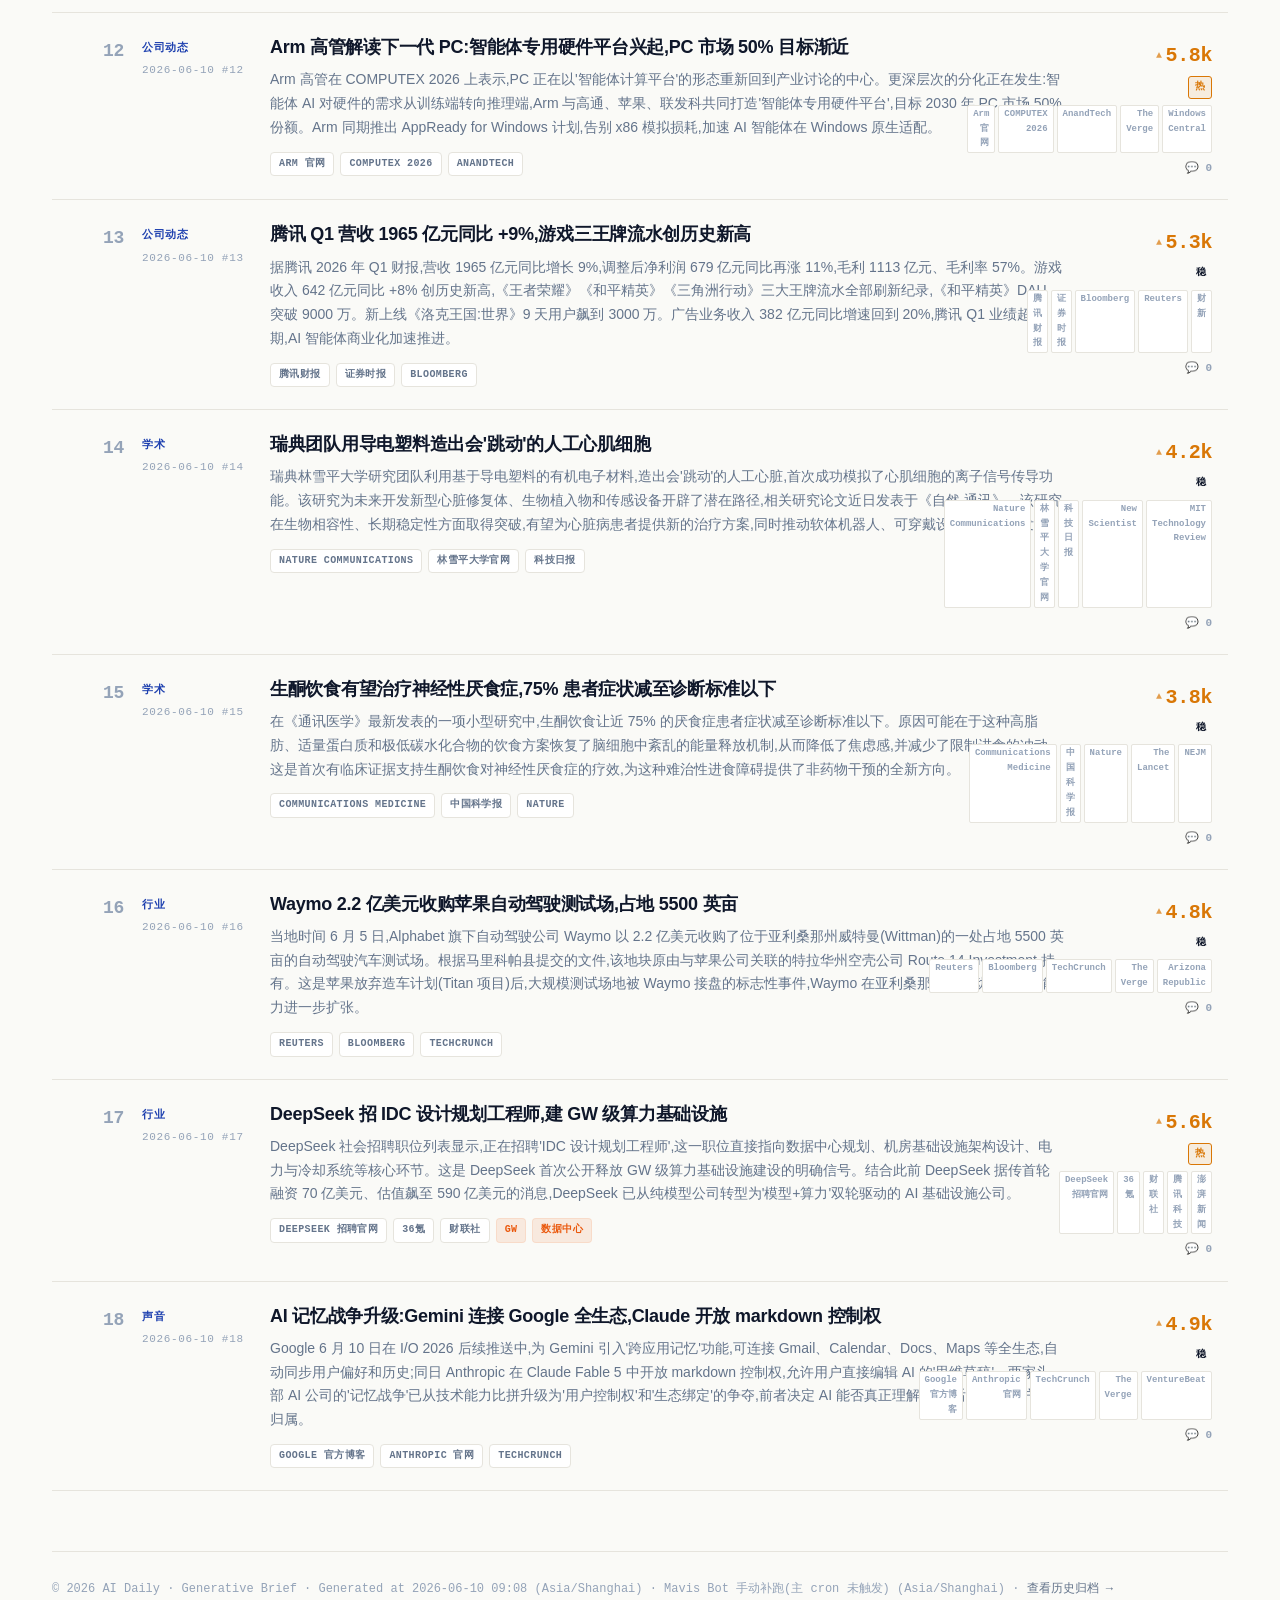
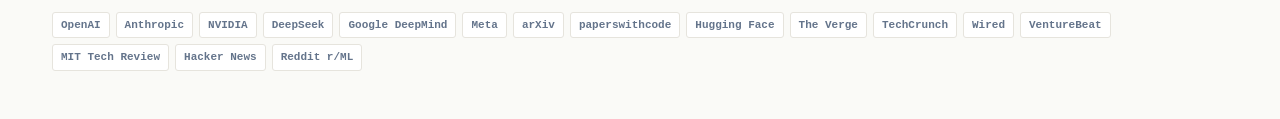
==== commit 43f9fb34: "ai-daily auto-update  MavisBot" ====
--- a/index.html
+++ b/index.html
@@ -306,8 +306,7 @@
       const terms = (it.terms && it.terms.length > 0) ? it.terms
         : termKeys.filter(k => blob.includes(k.toLowerCase())).slice(0, 4);
       return { ...it, id, rank, time, tags, terms };
-    })
-  };
+    });
 }
 
 
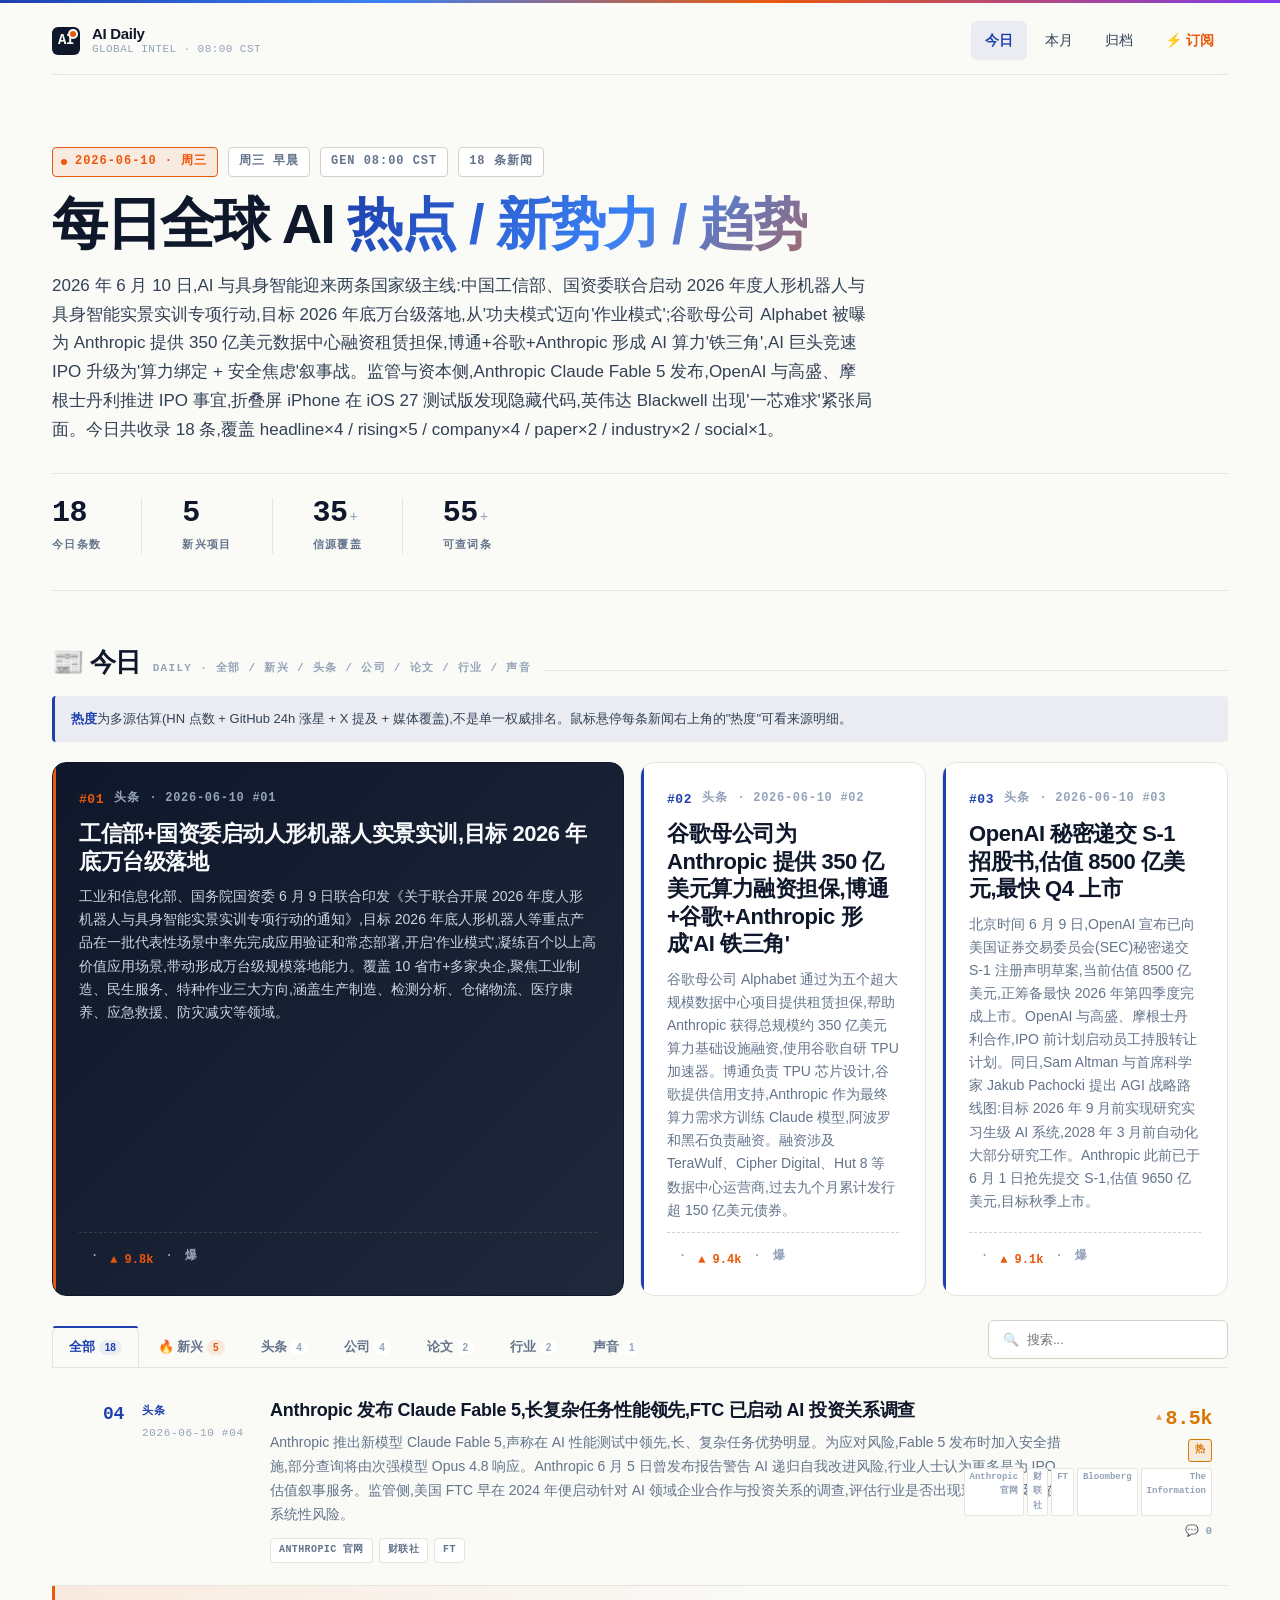
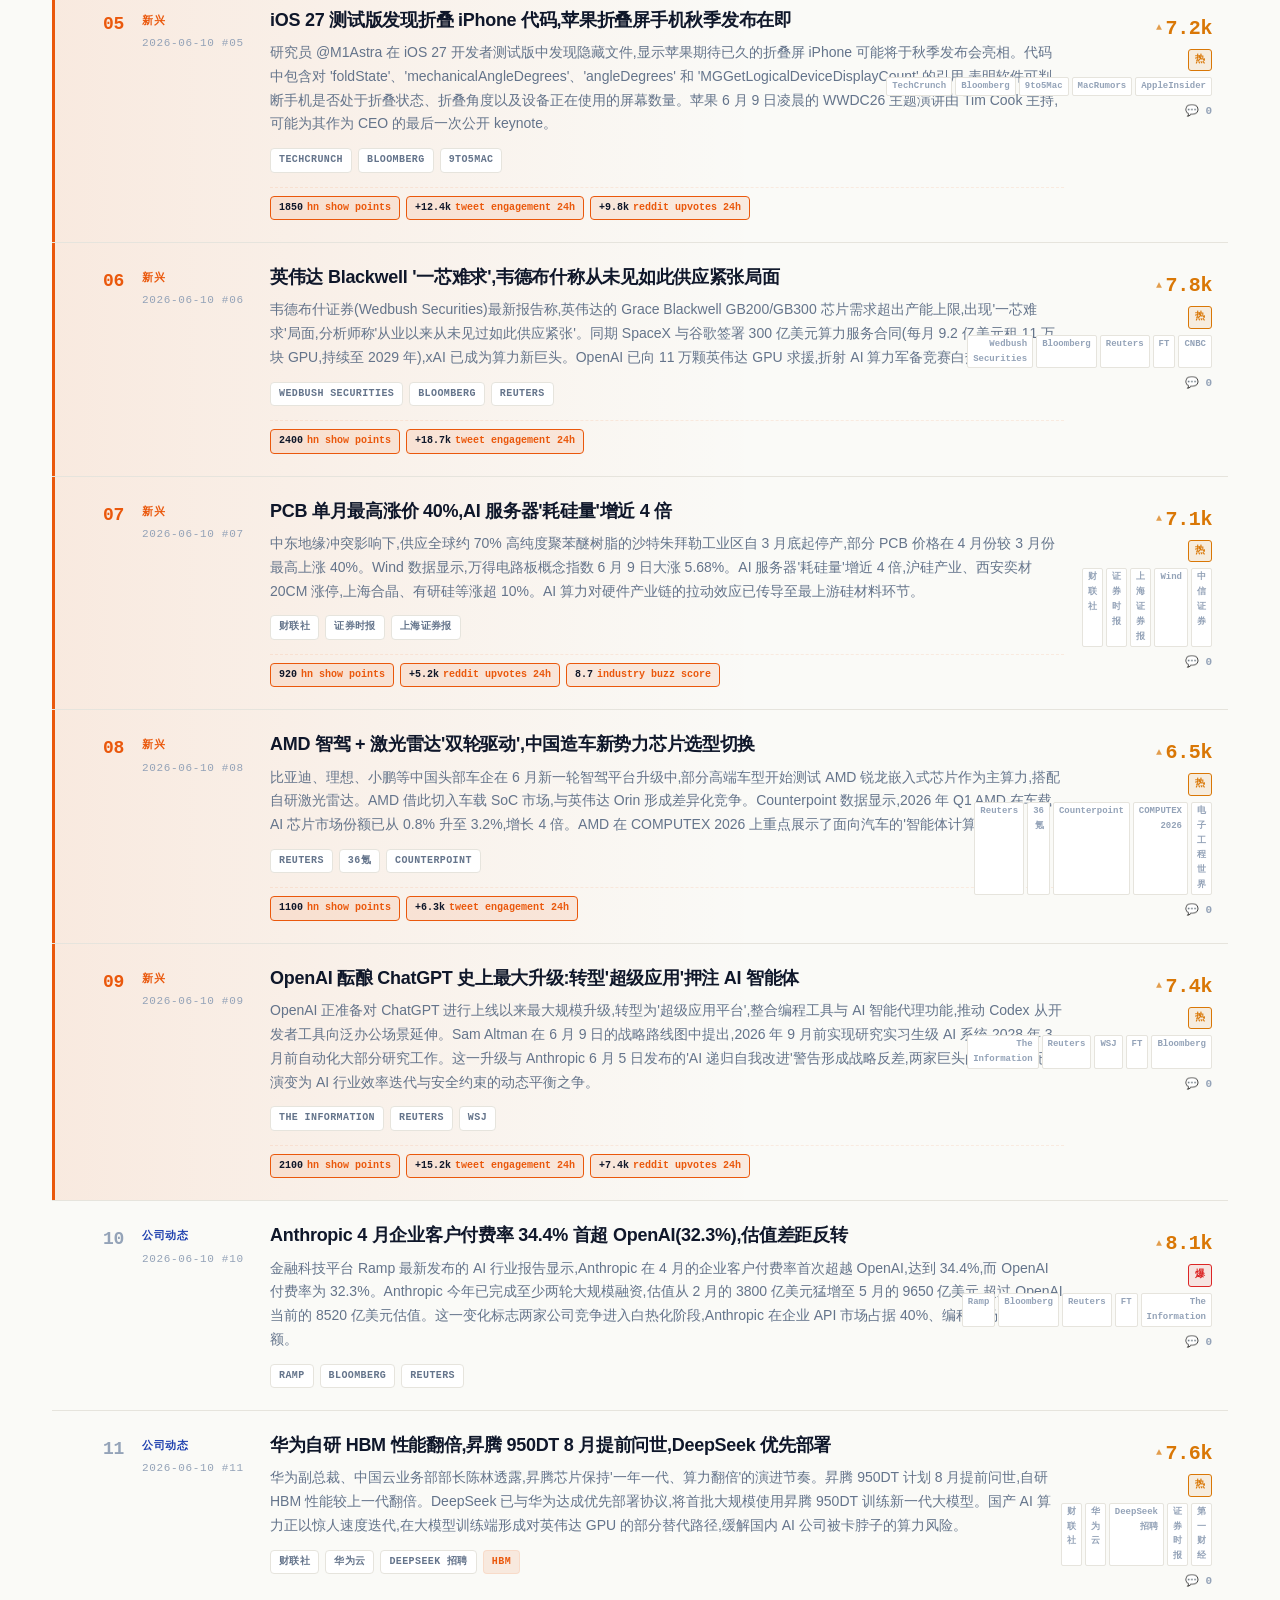
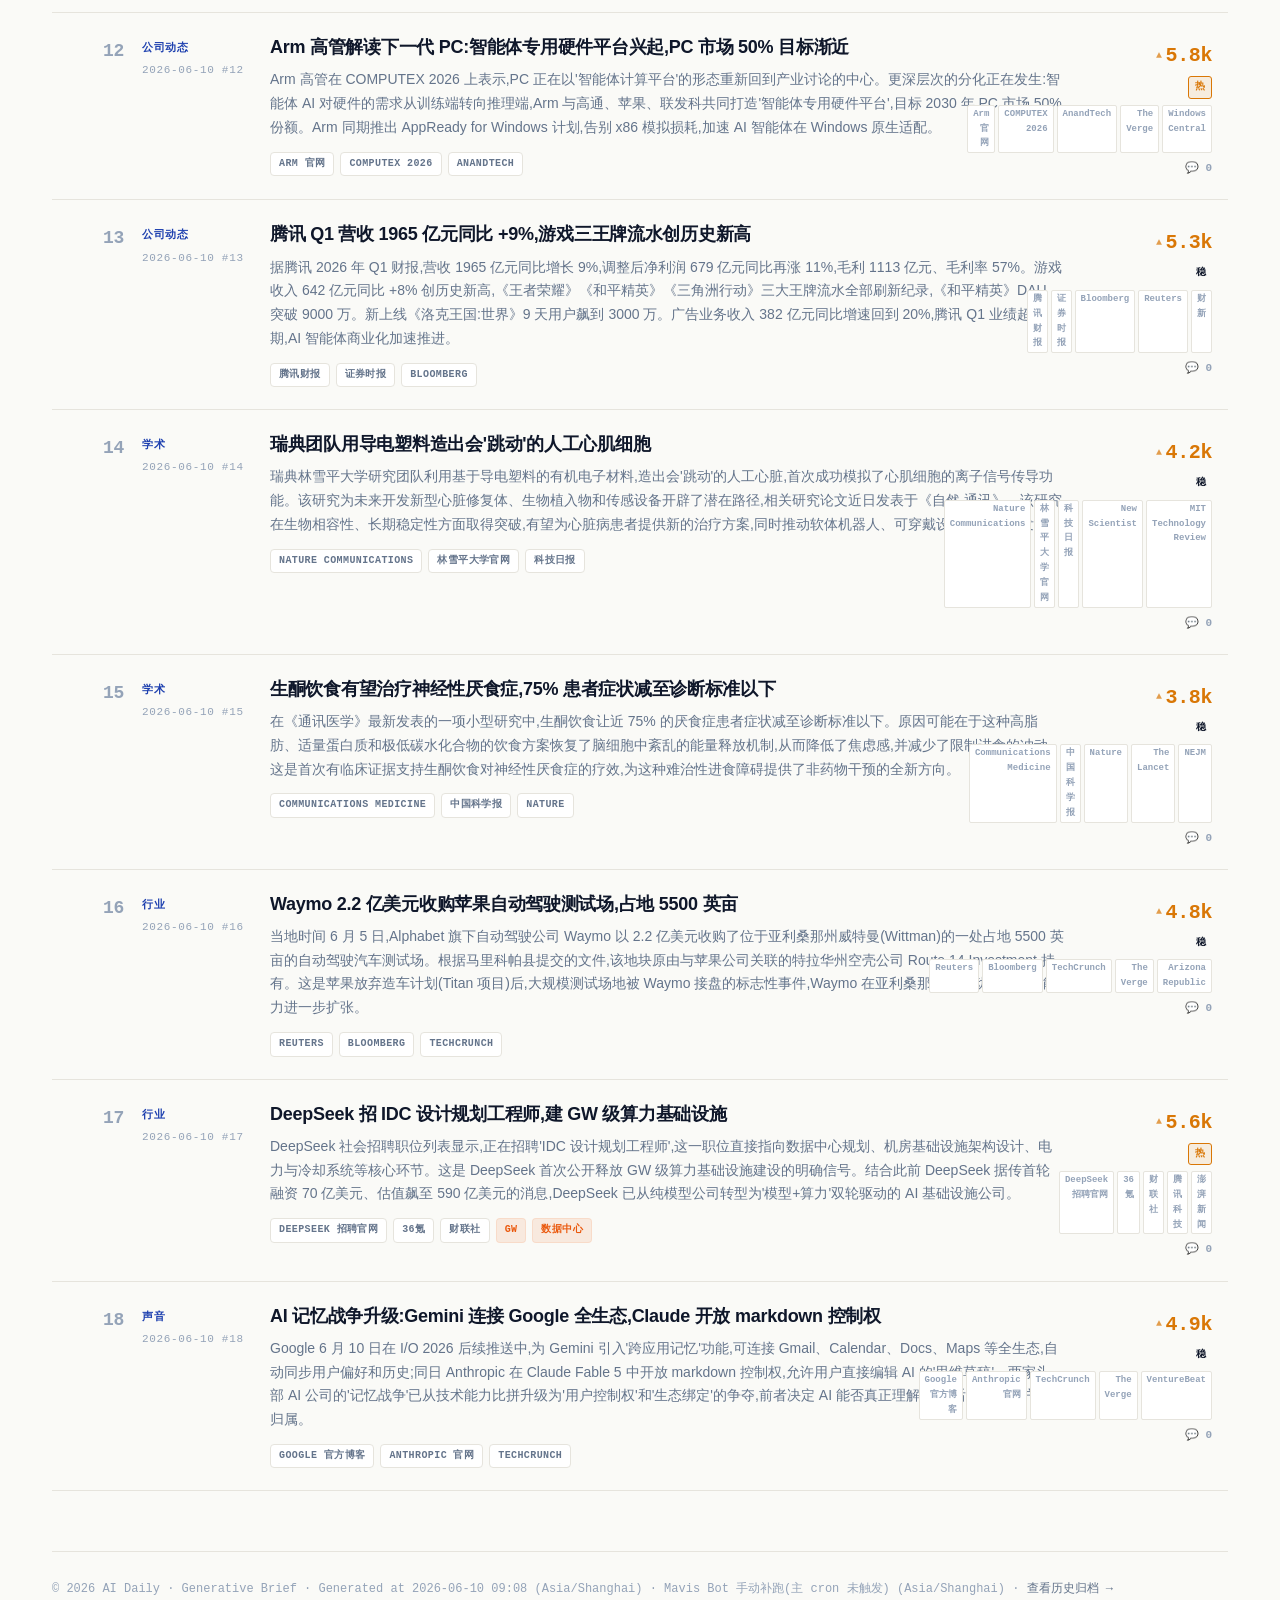
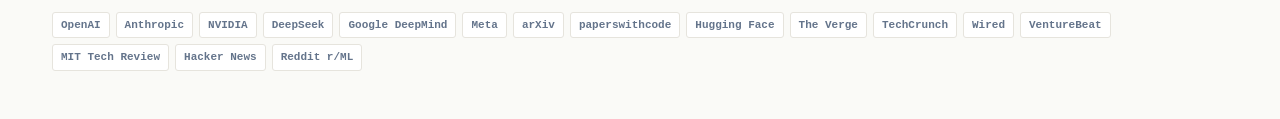
==== commit 23f3bbac: "ai-daily auto-update  MavisBot" ====
--- a/index.html
+++ b/index.html
@@ -275,7 +275,7 @@
   document.getElementById("gen-time").textContent = news.generated_at || news.date;
   document.title = `AI Daily · ${news.date} · 全球 AI 早报`;
 
-  renderHeadlines(news.items);
+  renderHeadlines(ALL_ITEMS);
   renderTabs(news.stats.by_category);
   renderNews();
   renderSources();
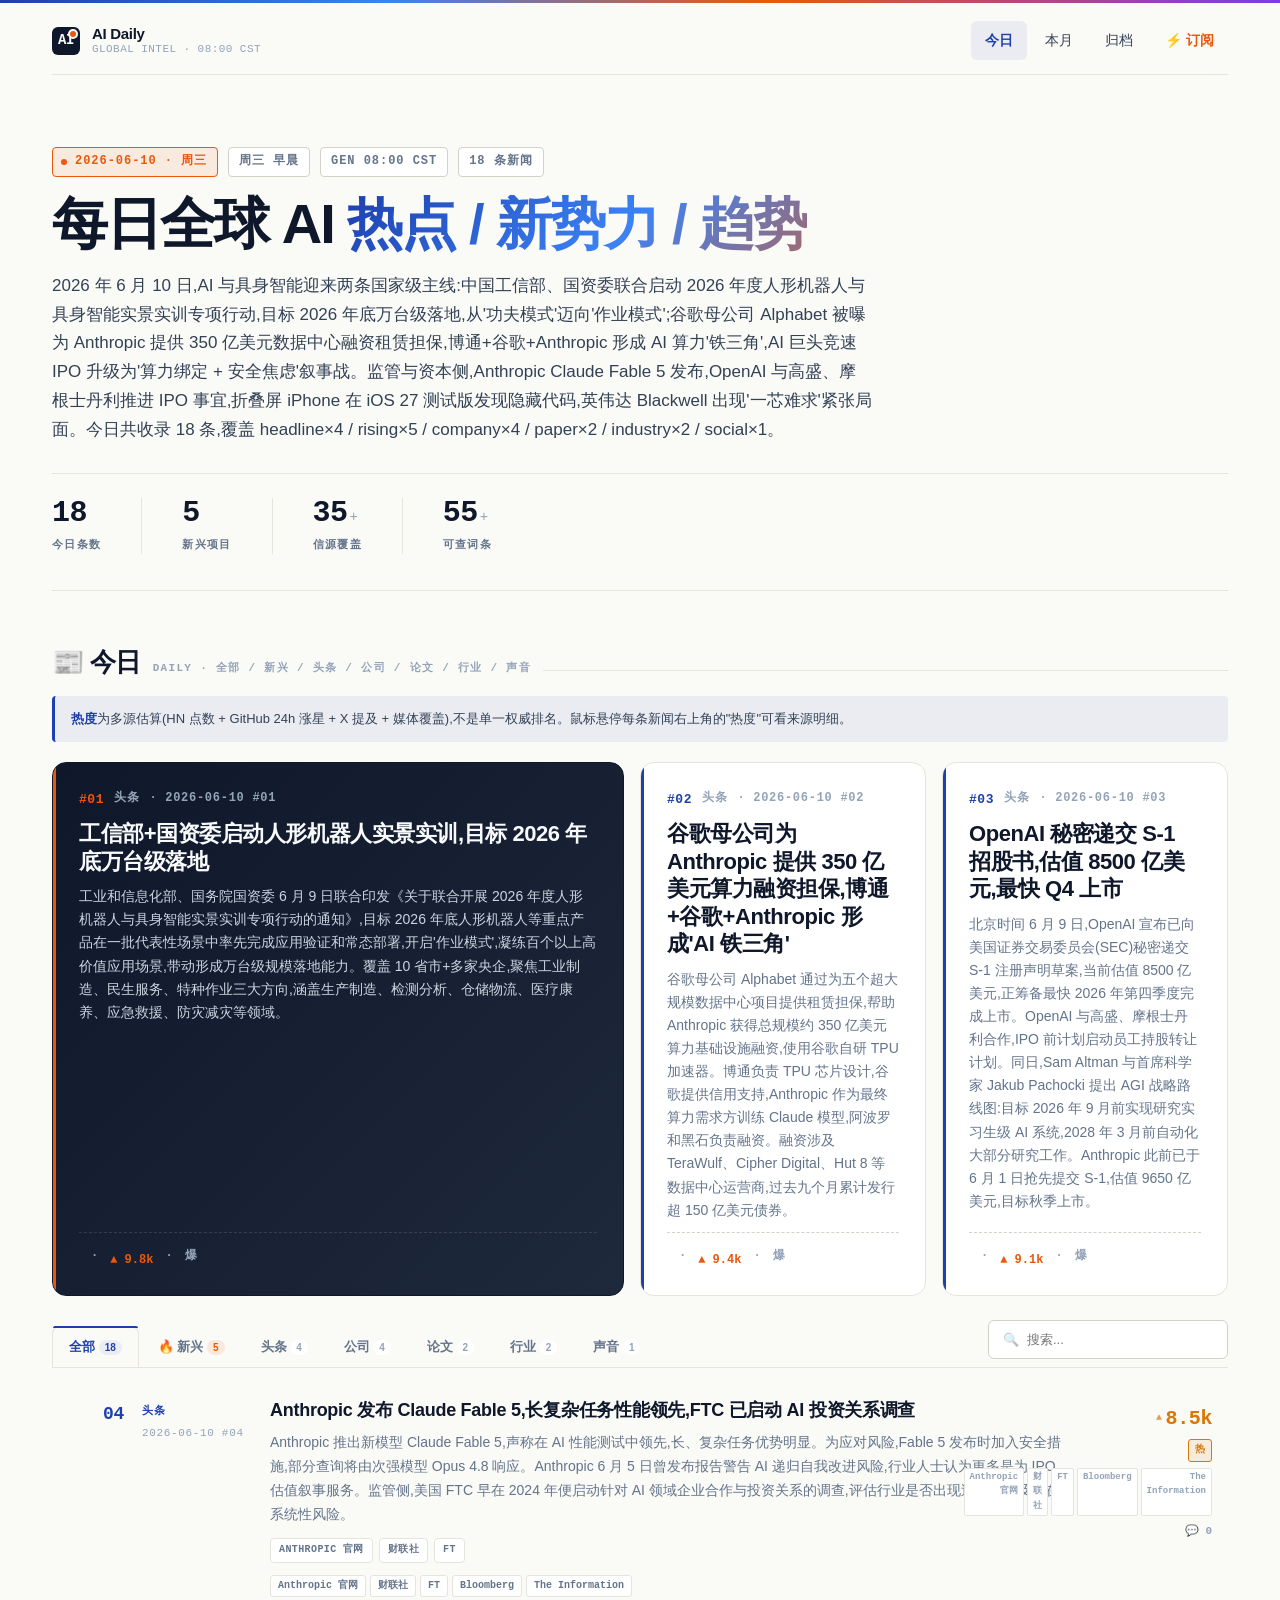
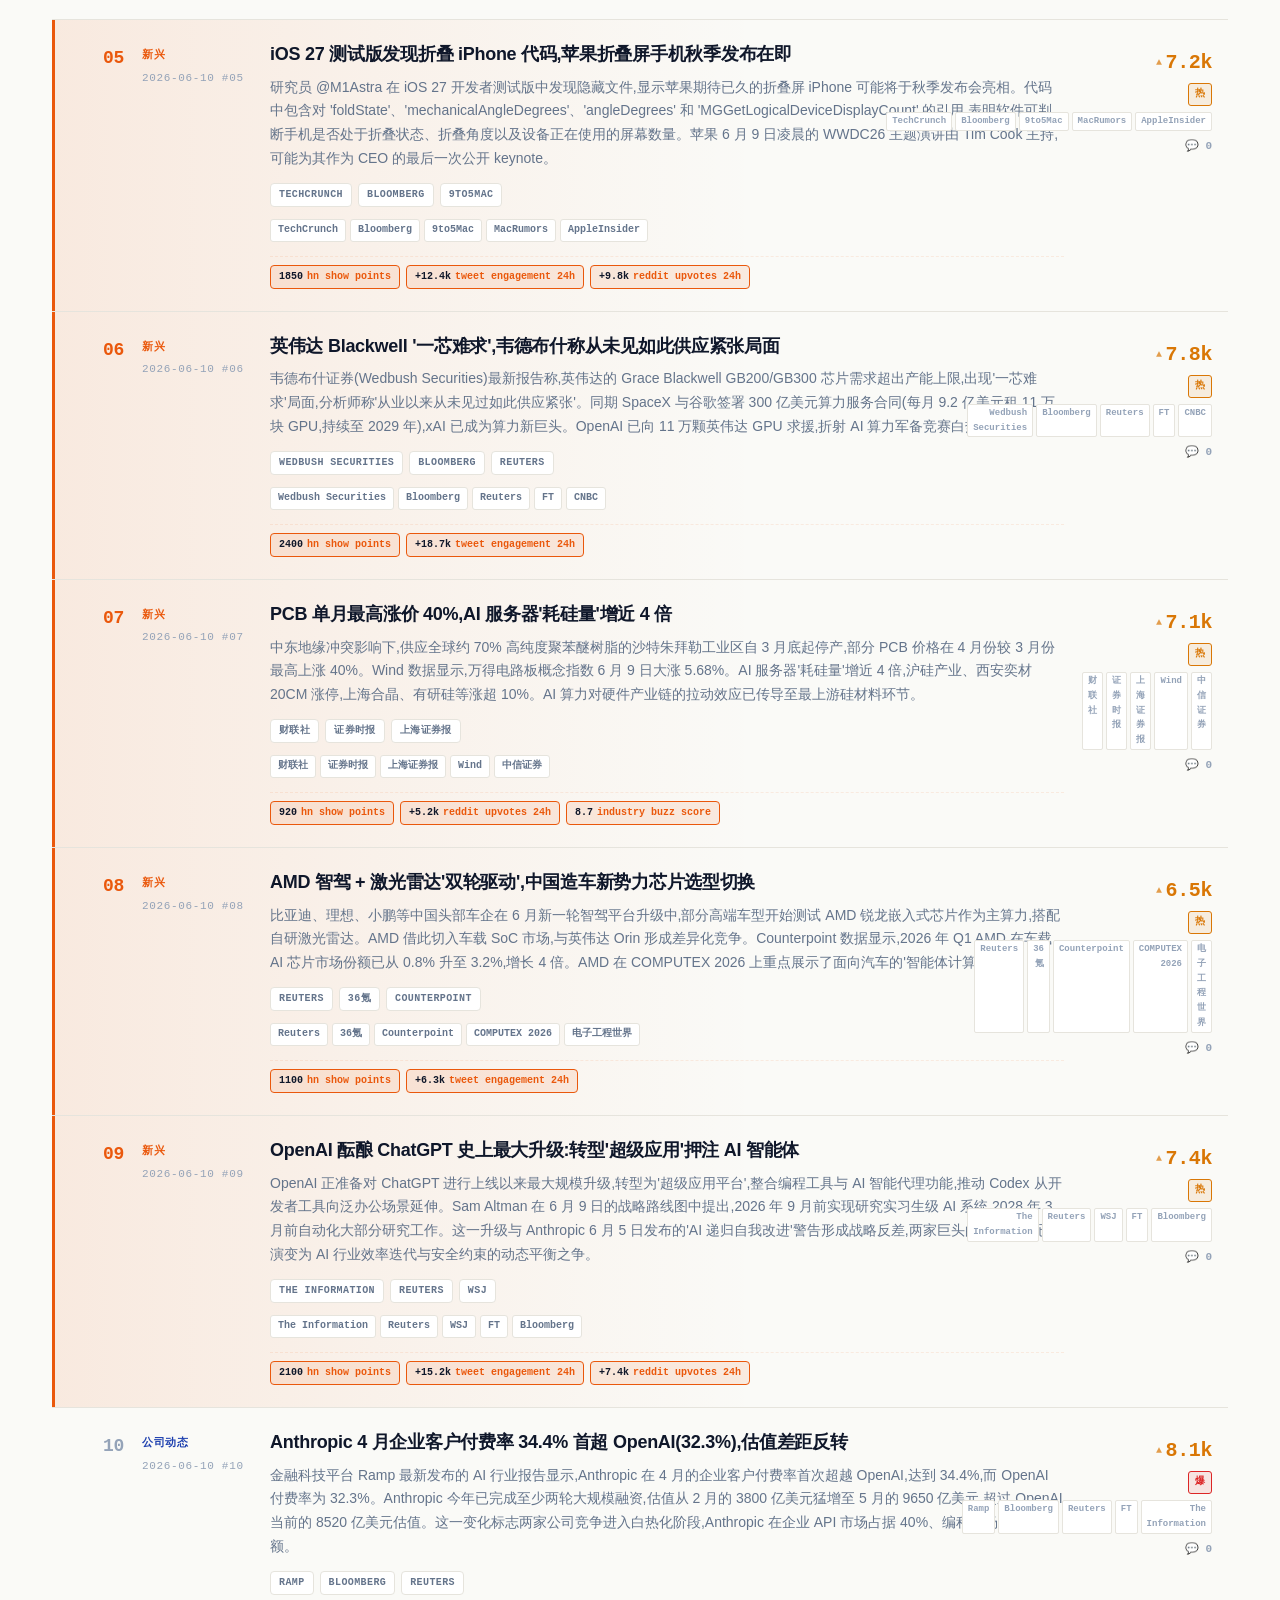
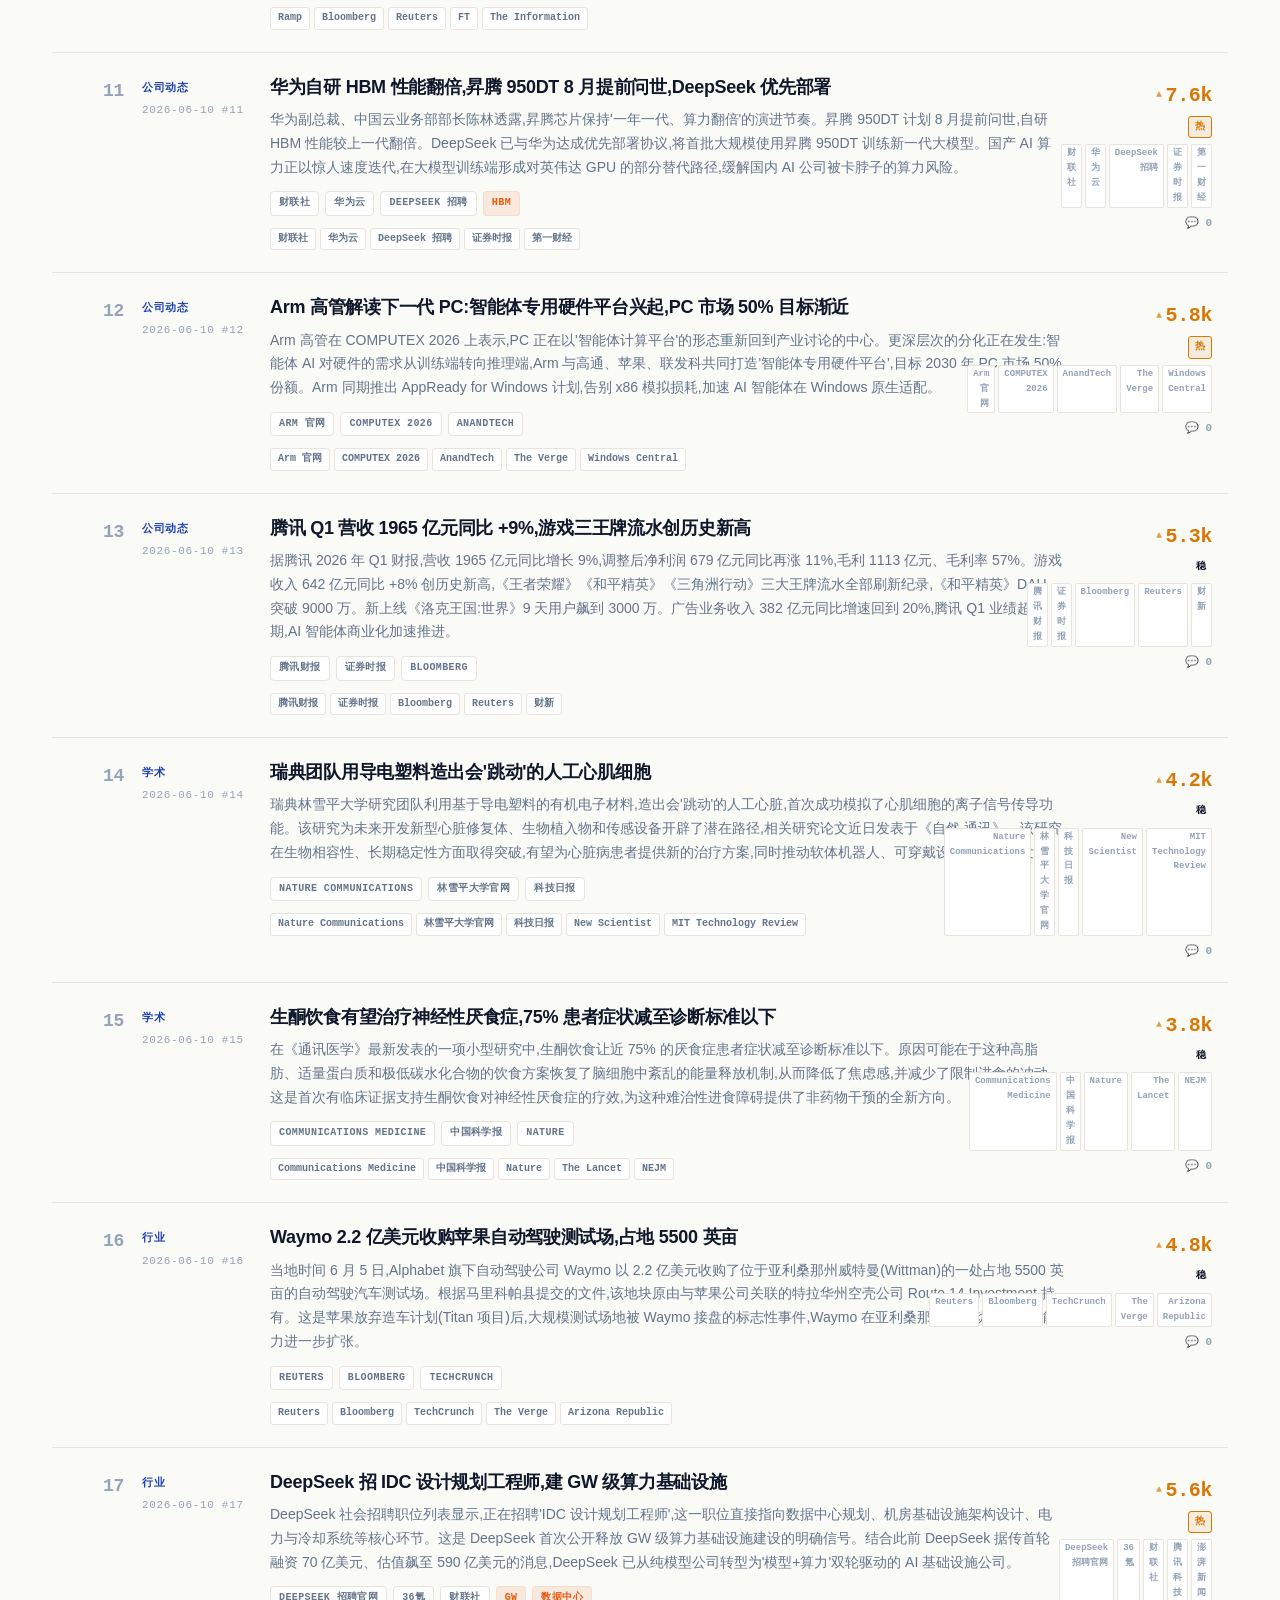
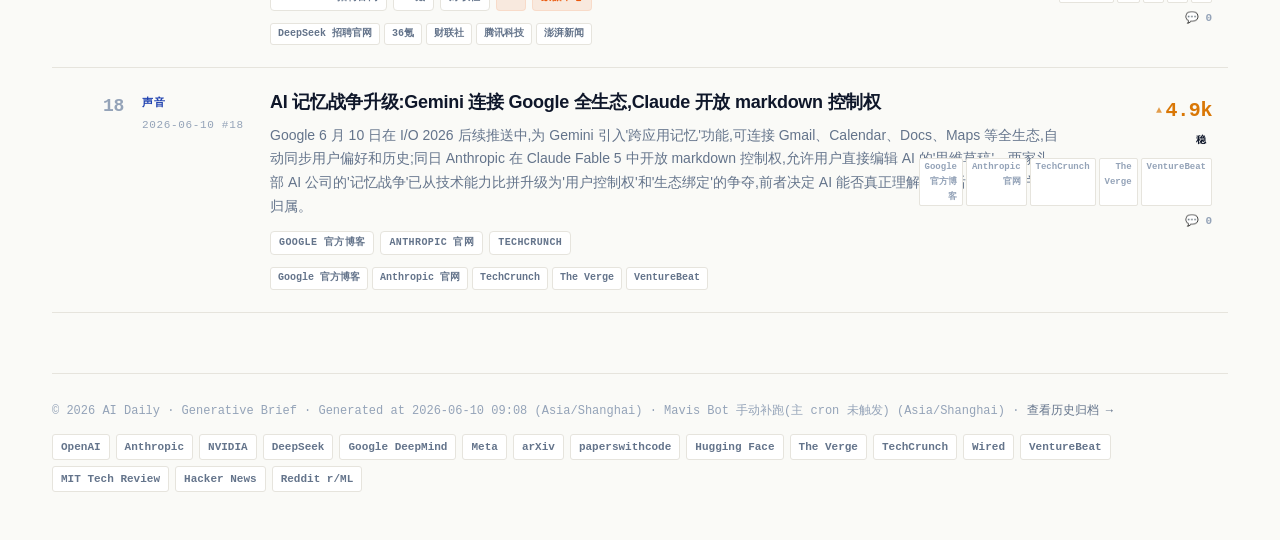
==== commit 608335bb: "ai-daily auto-update  MavisBot" ====
--- a/index.html
+++ b/index.html
@@ -415,6 +415,7 @@
           <a class="title-link" href="archive-view.html?date=${escapeHTML(it.time)}">${highlight(it.title)}</a>
           <div class="summary">${highlight(it.summary)}</div>
           <div class="tags">${tagsHTML}${termsHTML}</div>
+          <div class="sources">${sourcesHTML}</div>
           ${risingInline}
         </div>
         <div class="heat" data-id="${it.id}">
--- a/assets/style.css
+++ b/assets/style.css
@@ -594,16 +594,28 @@
 .heat .lvl.中 { color: var(--blue); background: var(--blue-soft); border: 1px solid var(--blue); }
 .heat .lvl.新星 { color: var(--orange); background: var(--orange-soft); border: 1px solid var(--orange); }
 .heat .srcs {
-  font-family: var(--mono);
-  font-size: 9px;
-  color: var(--text-mute);
-  display: flex;
-  gap: 3px;
-  justify-content: flex-end;
-  margin-top: 2px;
-  font-weight: 600;
+  /* 源标签不再在 .heat 侧栏内显示,改在 .body 下方 .sources 独立行横排 */
+  display: none;
 }
 .heat .srcs .src-tag { padding: 1px 5px; border-radius: 2px; background: var(--bg-2); border: 1px solid var(--line); }
+
+/* 来源标签独立行(事故 #015 修复:从 .heat 列移到 body 下方) */
+.sources {
+  display: flex;
+  flex-wrap: wrap;
+  gap: 4px;
+  margin-top: 4px;
+}
+.sources .src-tag {
+  font-family: var(--mono);
+  font-size: 10px;
+  padding: 2px 7px;
+  border-radius: 3px;
+  background: var(--bg-2);
+  border: 1px solid var(--line);
+  color: var(--text-dim);
+  font-weight: 600;
+}
 .heat .c { color: var(--text-mute); font-size: 11px; font-family: var(--mono); margin-top: 2px; font-weight: 600; }
 
 /* ---- 词条 / 热度 popup(桌面)---- */
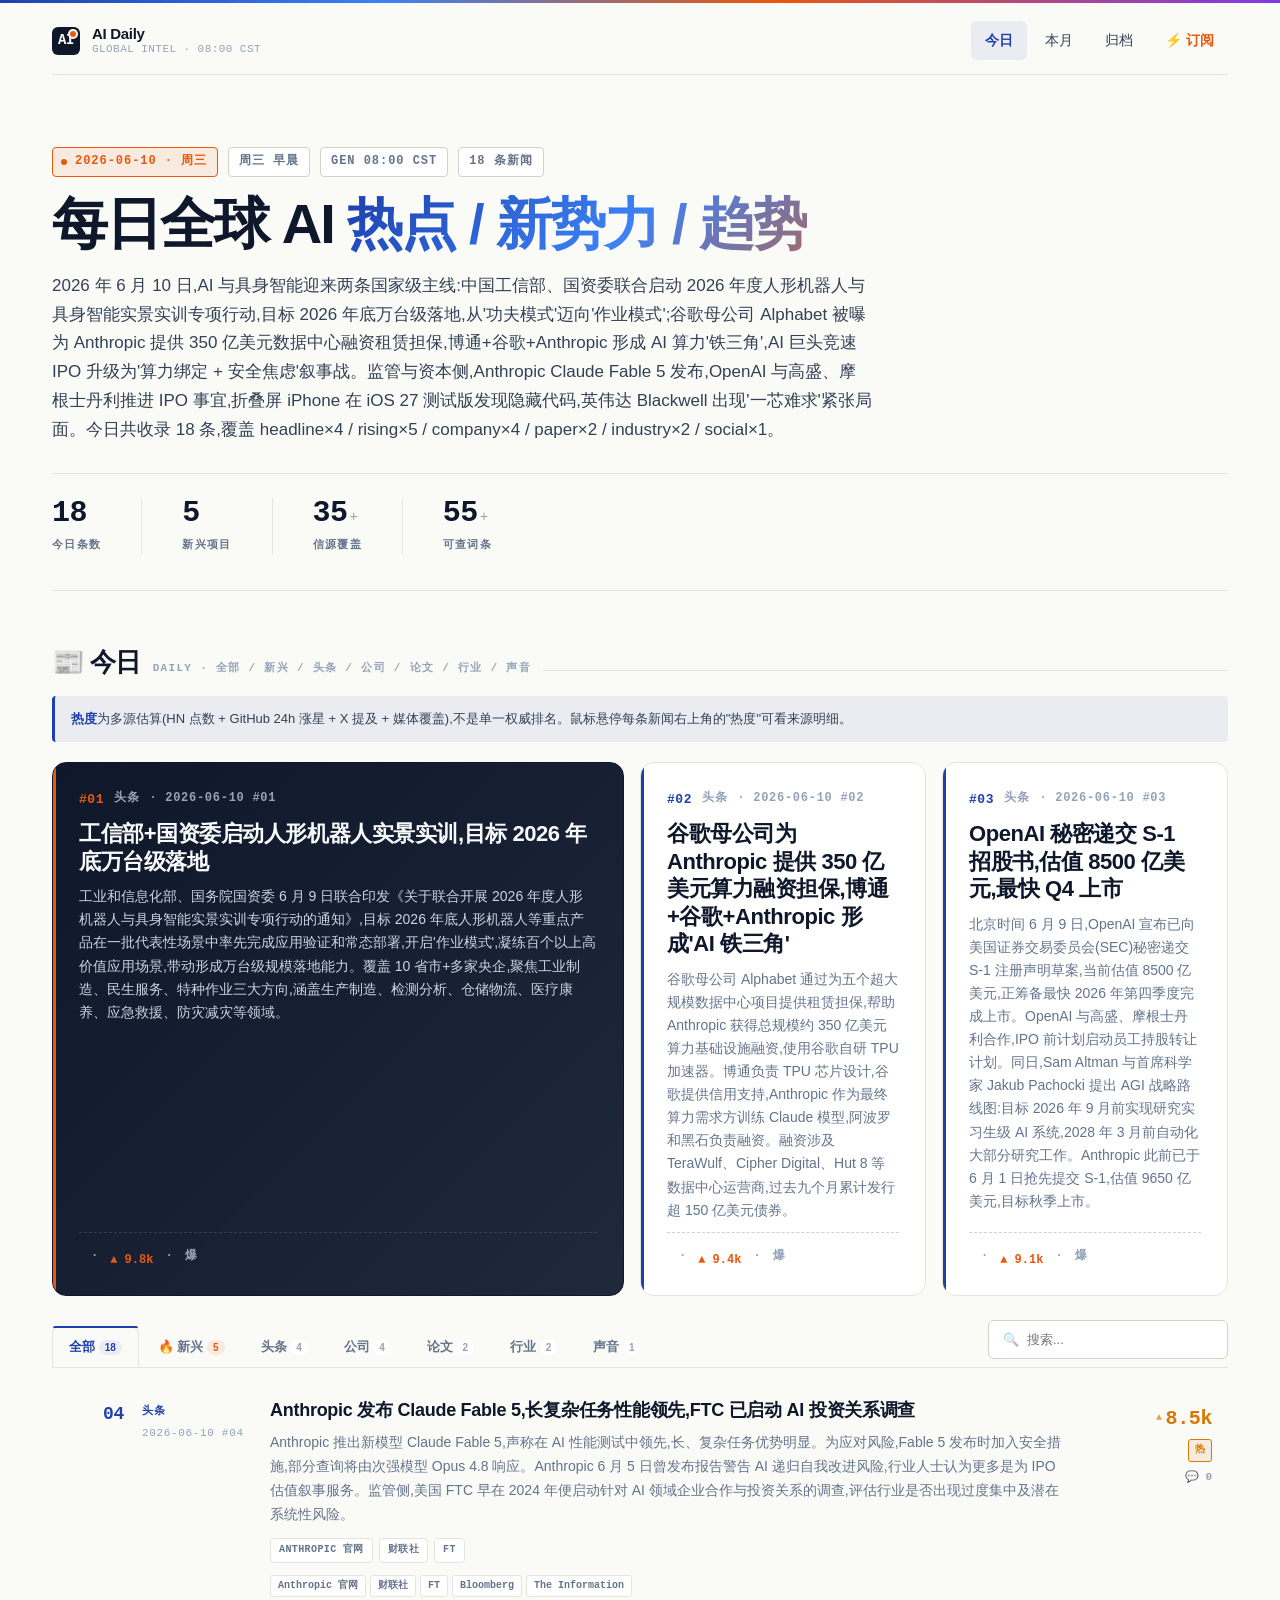
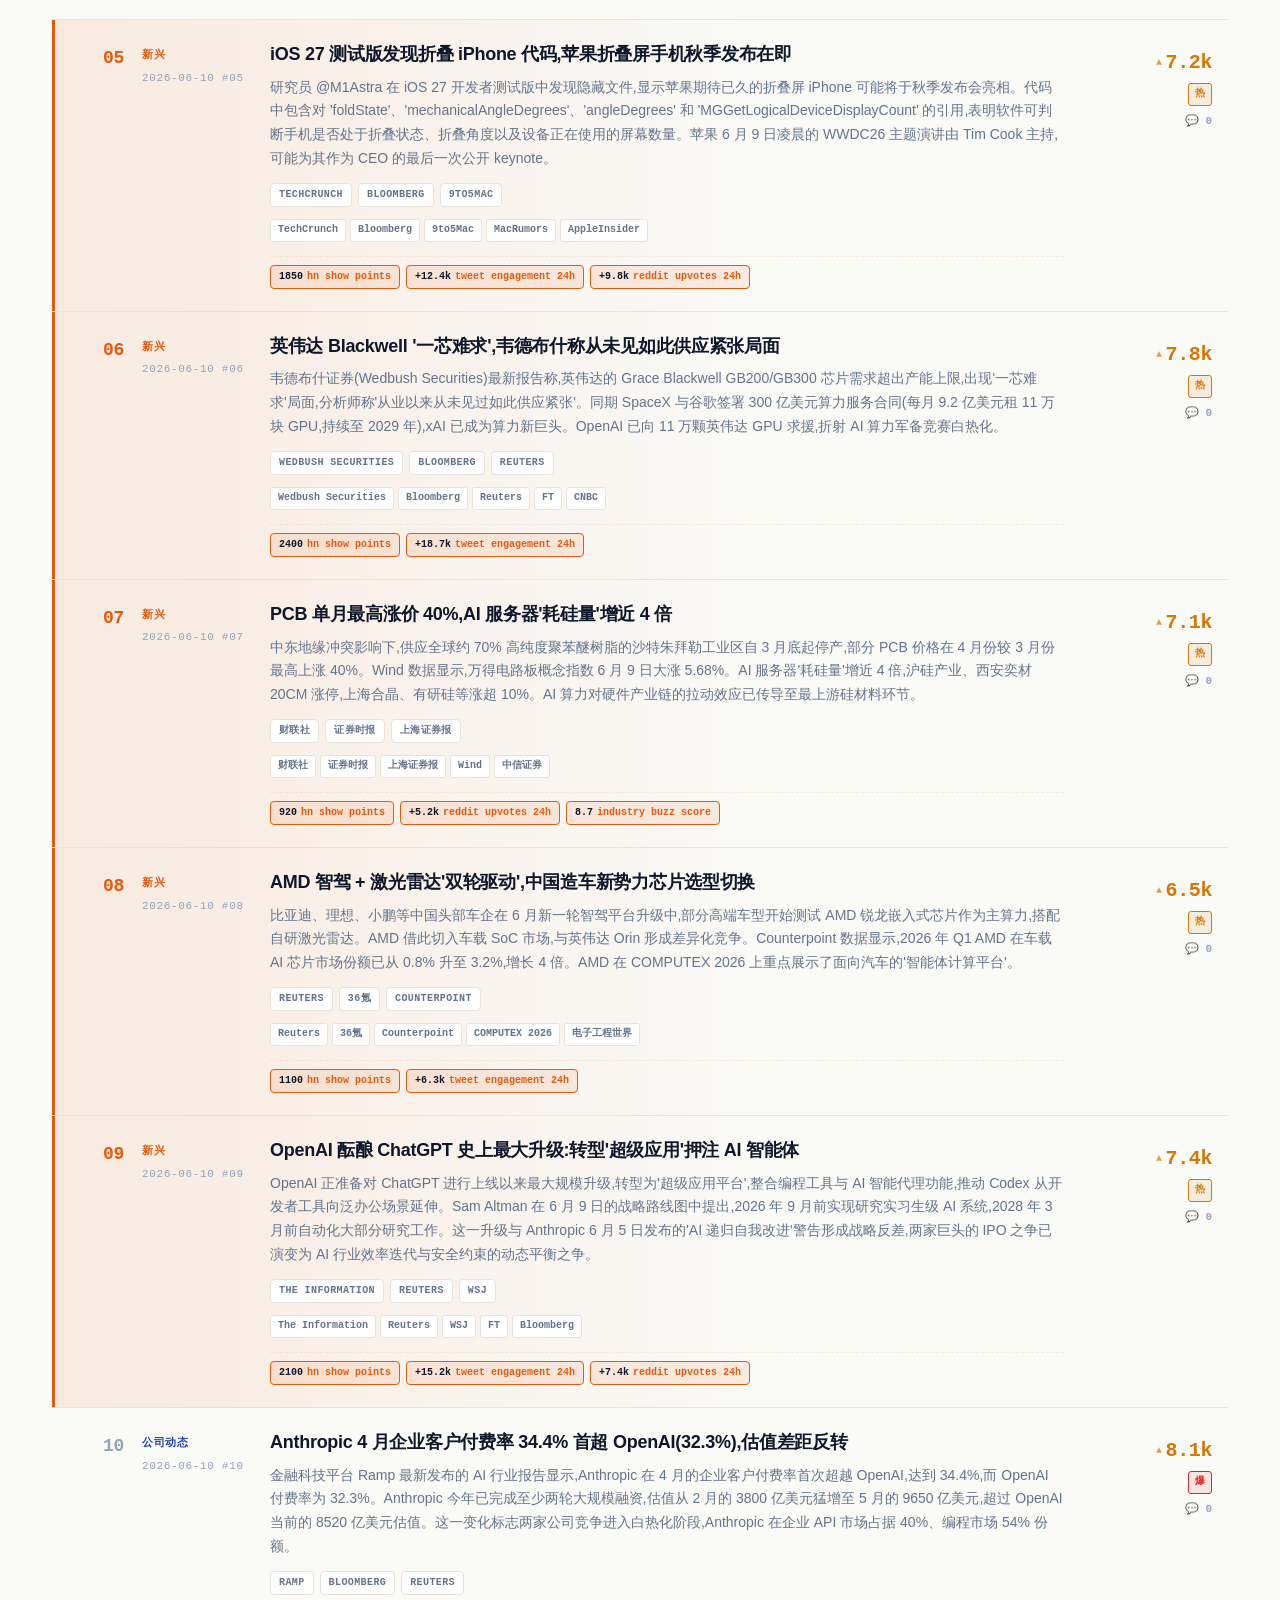
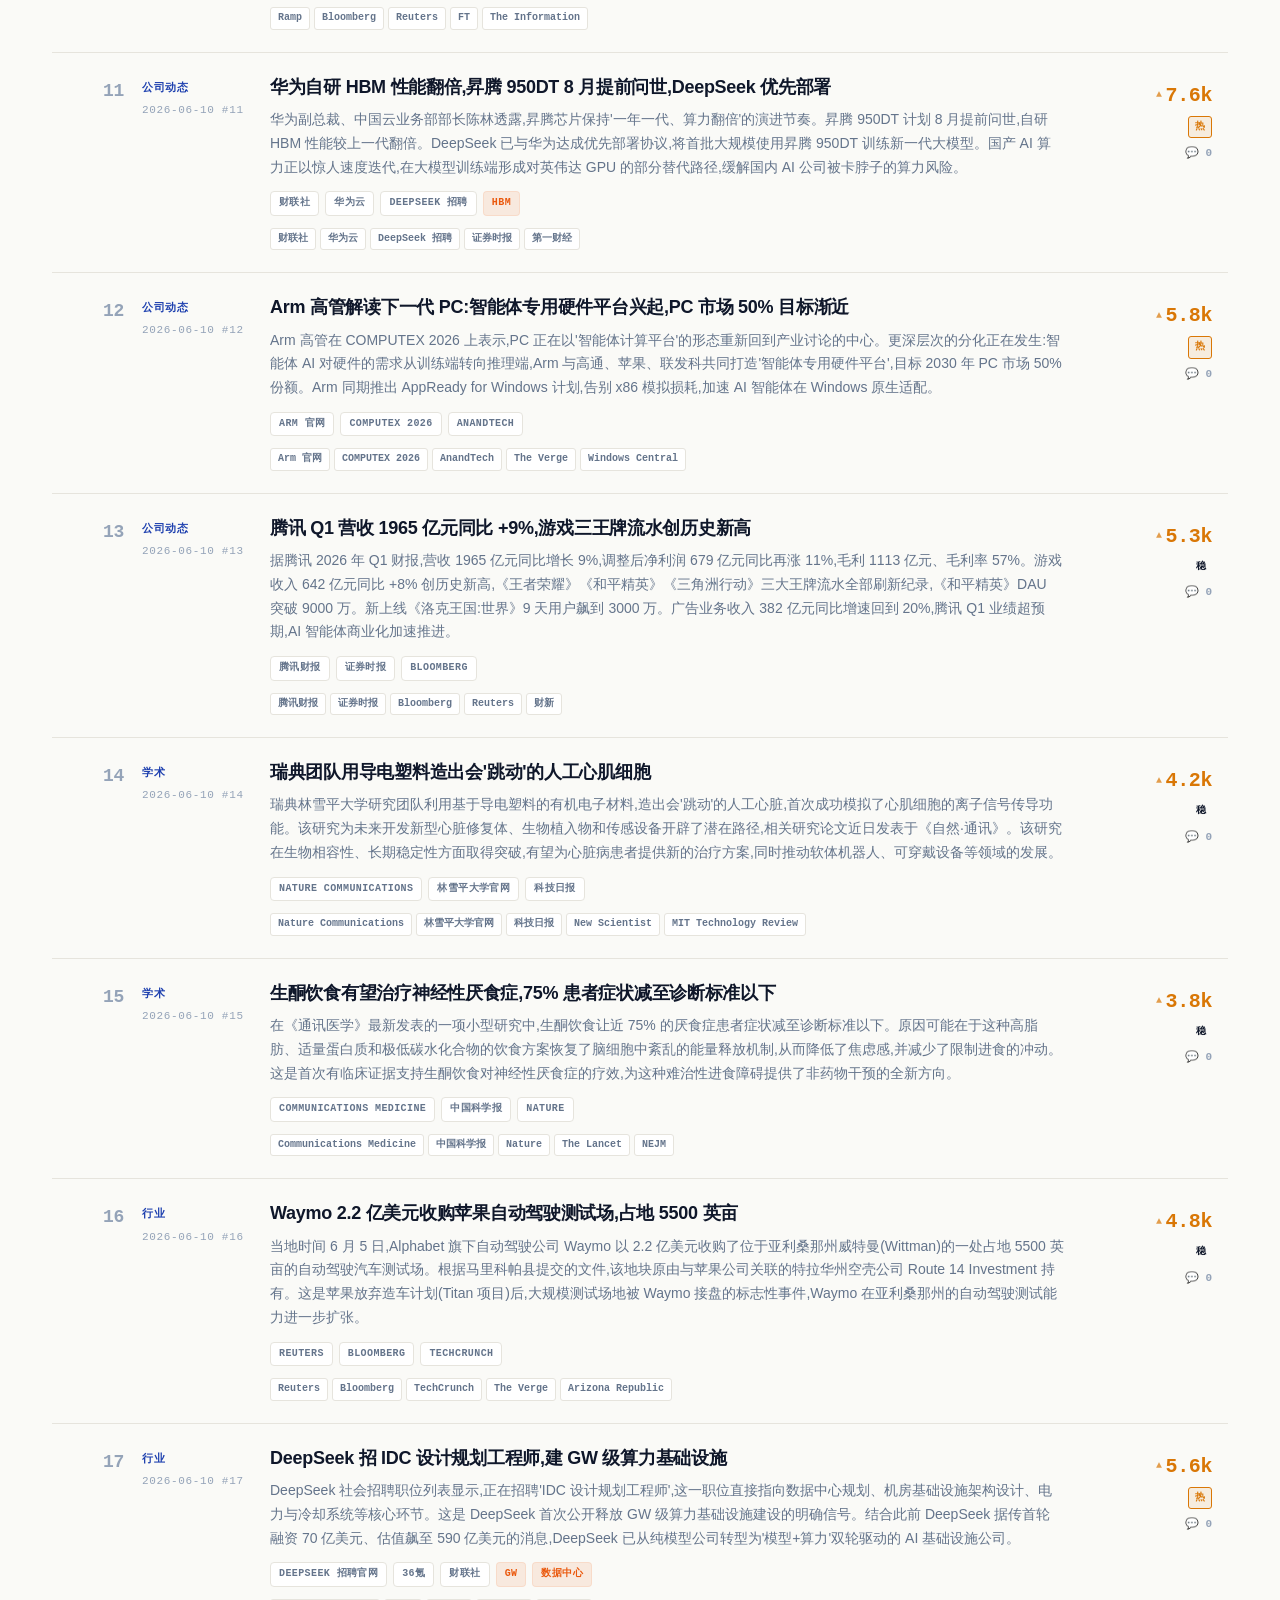
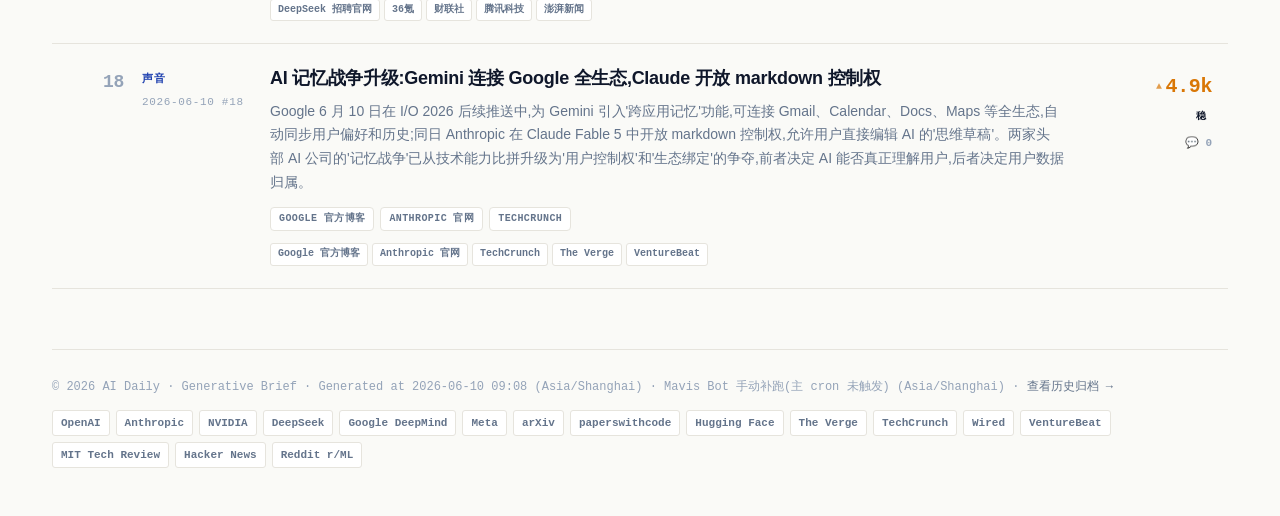
==== commit 0e139c62: "ai-daily auto-update  MavisBot" ====
--- a/index.html
+++ b/index.html
@@ -112,8 +112,8 @@
   .heat .lvl.热 { color: var(--hot); background: var(--hot-soft); border: 1px solid var(--hot); }
   .heat .lvl.中 { color: var(--blue); background: var(--blue-soft); border: 1px solid var(--blue); }
   .heat .lvl.新星 { color: var(--orange); background: var(--orange-soft); border: 1px solid var(--orange); }
-  .heat .srcs { font-family: var(--mono); font-size: 9px; color: var(--text-mute); display: flex; gap: 3px; justify-content: flex-end; margin-top: 2px; font-weight: 600; }
-  .heat .srcs .src-tag { padding: 1px 5px; border-radius: 2px; background: var(--bg-2); border: 1px solid var(--line); }
+  /* 事故 #015 修复:源标签不在 .heat 侧栏内显示,改在 .body 下方 .sources 独立行 */
+  .heat .srcs { display: none; }
   .heat .c { color: var(--text-mute); font-size: 11px; font-family: var(--mono); margin-top: 2px; font-weight: 600; }
 
   .glossary-pop, .heat-pop { position: fixed; z-index: 1000; display: none; pointer-events: none; }
@@ -152,6 +152,7 @@
     .heat .lvl { font-size: 9px; padding: 1px 4px; }
     .heat .srcs { display: none; }
     .heat .c { font-size: 9px; }
+    .sources .src-tag { font-size: 9px; padding: 1px 5px; }
     .search { min-width: 160px; padding: 6px 10px; }
   }
 </style>
